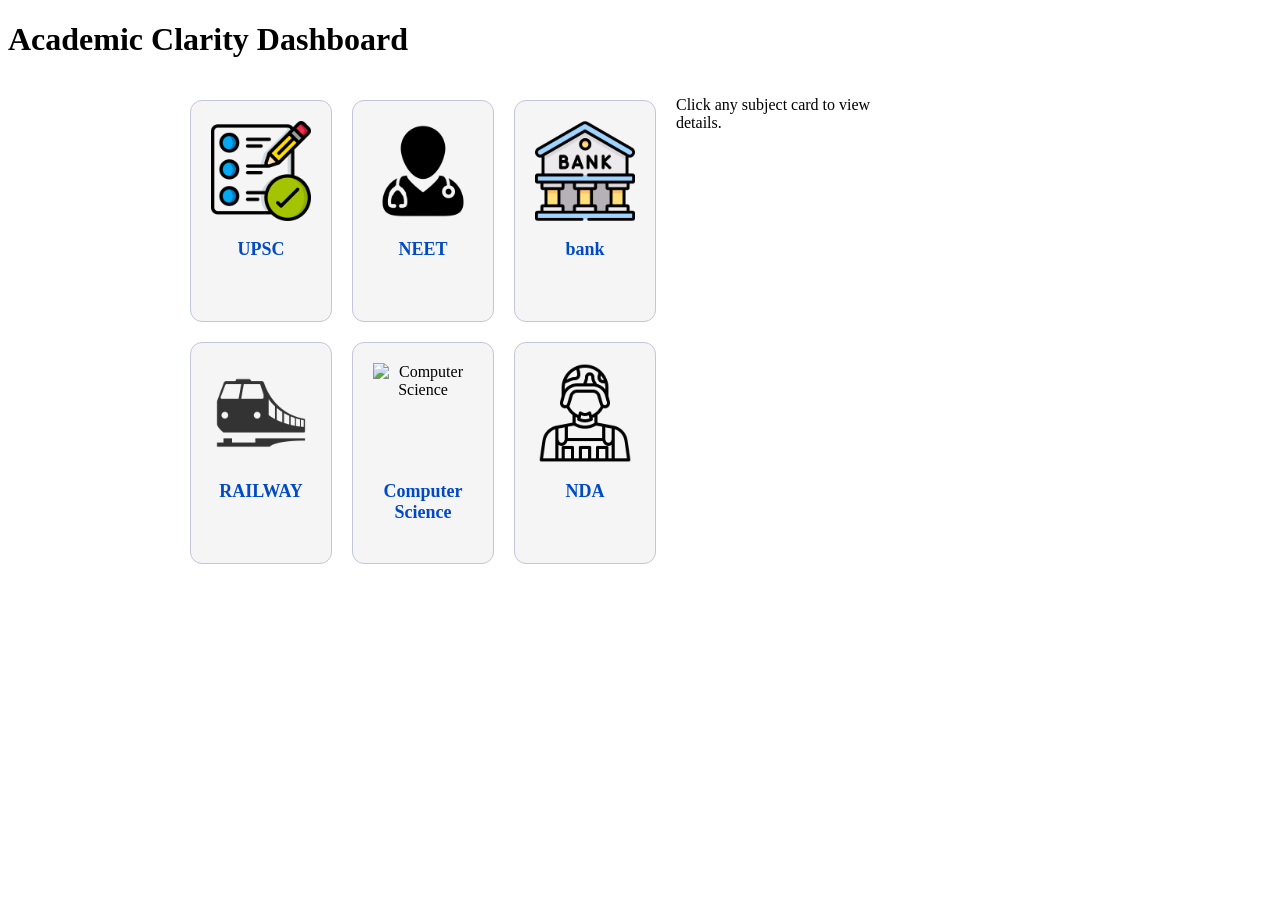
==== pages/categories.html @ 4e27bfac "Merge branch 'main' of https://github.com/Surbhi-Patle-11/html-css-js-github-group-project-quizz-gen" ====
<!DOCTYPE html>
<html lang="en">

<head>
    <meta charset="UTF-8">
    <meta name="viewport" content="width=device-width, initial-scale=1.0">
    <title>Academic Clarity Dashboard</title>
    <link rel="stylesheet" href="./../css/demo.css">
</head>

<body>

    <h1>Academic Clarity Dashboard</h1>

    <div class="subjects">

        <div class="subjects">

            <div class="card" onclick="showSubject('UPSC')">
                <img src="./../images/UPSC.png" alt="UPSC">
                <h3>UPSC</h3>
            </div>

            <div class="card" onclick="showSubject('NEET')">
                <img src="./../images/doctor.png" alt="NEET">
                <h3>NEET</h3>
            </div>

            <div class="card" onclick="showSubject('bank')">
                <img src="./../images/bank.png" alt="bank">
                <h3>bank</h3>
            </div>

            <div class="card" onclick="showSubject('RAILWAY')">
                <img src="./../images/railway.png" alt="RAILWAY">
                <h3>RAILWAY</h3>
            </div>

            <div class="card" onclick="showSubject('Computer Science')">
                <img src="./../images/COMPUTER.png" alt="Computer Science">
                <h3>Computer Science</h3>
            </div>

            <div class="card" onclick="showSubject('NDA')">
                <img src="./../images/NDA.png" alt="NDA">
                <h3>NDA</h3>
            </div>

        </div>
        <p id="subjectInfo">Click any subject card to view details.</p>

        <script>
            function showSubject(subject) {

                const info = document.getElementById("subjectInfo");

                if (subject === "UPSC") {
                    info.innerText =
                        "UPSC: Civil Services Exam preparation for IAS, IPS and IFS.";
                }

                else if (subject === "NEET") {
                    info.innerText =
                        "NEET: Medical entrance exam for MBBS, BDS and other courses.";
                }

                else if (subject === "JEE") {
                    info.innerText =
                        "JEE: Engineering entrance exam for IITs, NITs and IIITs.";
                }

                else if (subject === "RAILWAY") {
                    info.innerText =
                        "Railway: Preparation for RRB NTPC, Group D and Technical exams.";
                }

                else if (subject === "Computer Science") {
                    info.innerText =
                        "Computer Science: HTML, CSS, JavaScript, Programming and DSA.";
                }

                else if (subject === "NDA") {
                    info.innerText =
                        "NDA: National Defence Academy entrance exam preparation.";
                }
            }
        </script>

</body>

</html>
---- css/demo.css ----
.subjects{
    display: grid;
    grid-template-columns: repeat(3, 1fr);
    gap: 20px;
    max-width: 900px;
    margin: 20px auto;
}

.card{
    background-color: whitesmoke;
    padding: 20px;
    border-radius: 12px;
    border: 1px solid #c3c6d7;
    cursor: pointer;
    transition: 0.3s;
    text-align: center;
    height: 180px;
}

.card:hover{
    transform: translateY(-5px);
}

.card img{
    width: 100px;      
    height: 100px;   
    object-fit: contain;
    display: block;
    margin: 0 auto 15px auto;
}

.card h3{
    font-size: 18px;
    color: #004ac6;
}
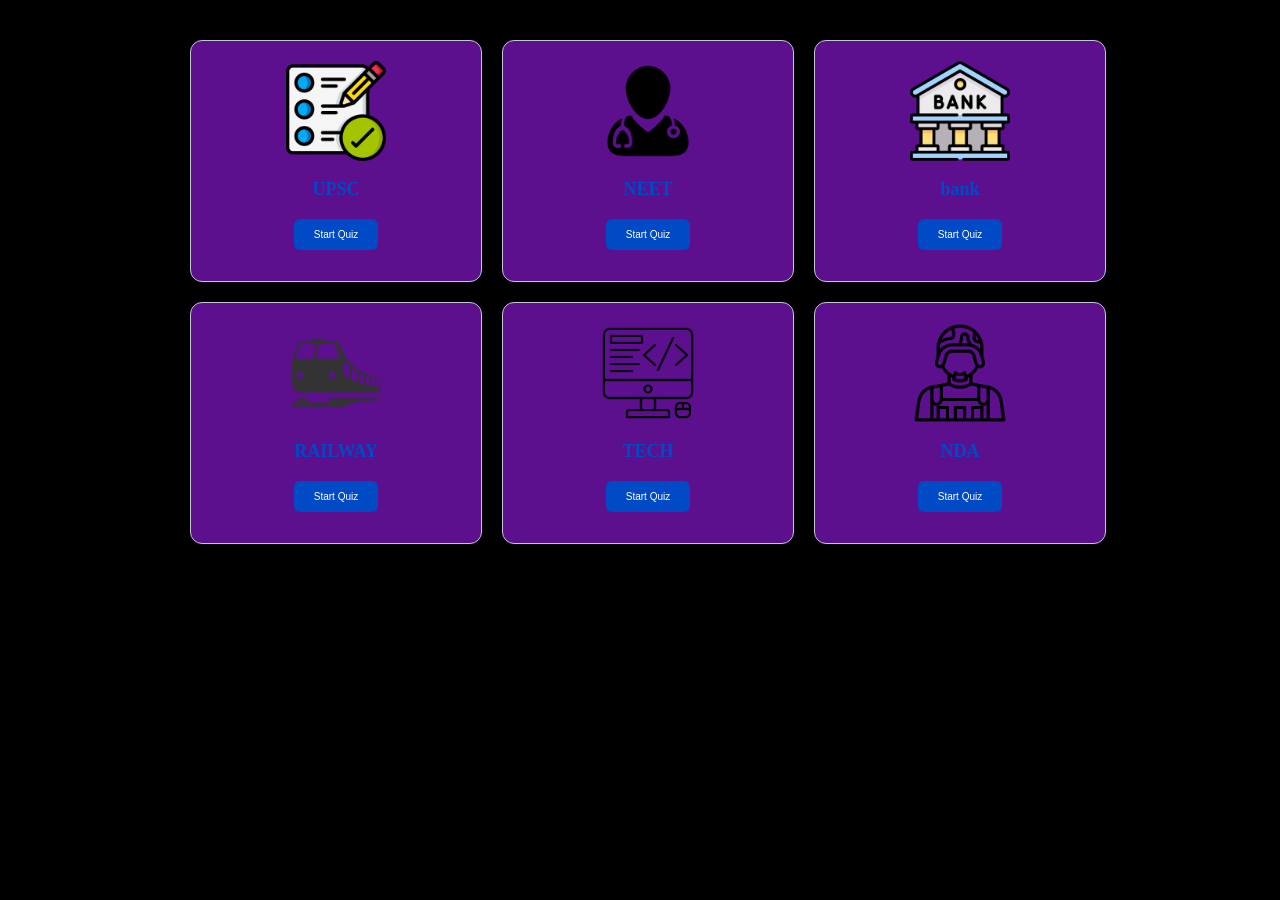
==== commit cbb42fbb: "Merge pull request #5 from HarshPohane/main add images-icon" ====
--- a/pages/categories.html
+++ b/pages/categories.html
@@ -1,16 +1,14 @@
 <!DOCTYPE html>
-<html lang="en">
+<html>
 
 <head>
     <meta charset="UTF-8">
     <meta name="viewport" content="width=device-width, initial-scale=1.0">
-    <title>Academic Clarity Dashboard</title>
-    <link rel="stylesheet" href="./../css/demo.css">
+    <title>Quizz Master</title>
+    <link rel="stylesheet" href="./../css/categories.css">
 </head>
 
 <body>
-
-    <h1>Academic Clarity Dashboard</h1>
 
     <div class="subjects">
 
@@ -19,31 +17,40 @@
             <div class="card" onclick="showSubject('UPSC')">
                 <img src="./../images/UPSC.png" alt="UPSC">
                 <h3>UPSC</h3>
+                <button class="start-btn">Start Quiz</button>
+
             </div>
 
             <div class="card" onclick="showSubject('NEET')">
                 <img src="./../images/doctor.png" alt="NEET">
                 <h3>NEET</h3>
+                <button class="start-btn">Start Quiz</button>
+                
             </div>
 
-            <div class="card" onclick="showSubject('bank')">
-                <img src="./../images/bank.png" alt="bank">
+            <div class="card" onclick="showSubject('BANK')">
+                <img src="./../images/bank.png" alt="BANK">
                 <h3>bank</h3>
+                <button class="start-btn">Start Quiz</button>
             </div>
 
             <div class="card" onclick="showSubject('RAILWAY')">
                 <img src="./../images/railway.png" alt="RAILWAY">
                 <h3>RAILWAY</h3>
+                <button class="start-btn">Start Quiz</button>
+
             </div>
 
             <div class="card" onclick="showSubject('Computer Science')">
-                <img src="./../images/COMPUTER.png" alt="Computer Science">
-                <h3>Computer Science</h3>
+                <img src="./../images/tech.png" alt="TECH">
+                <h3>TECH</h3>
+                <button class="start-btn">Start Quiz</button>
             </div>
 
             <div class="card" onclick="showSubject('NDA')">
                 <img src="./../images/NDA.png" alt="NDA">
                 <h3>NDA</h3>
+                <button class="start-btn">Start Quiz</button>
             </div>
 
         </div>
--- a/css/categories.css
+++ b/css/categories.css
@@ -0,0 +1,55 @@
+.subjects{
+    display: grid;
+    grid-template-columns: repeat(3, 1fr);
+    gap: 20px;
+    max-width: 900px;
+    margin: 20px auto;
+}
+body{
+    background-color: black;
+
+}
+
+.card{
+    background-color: rgb(92, 16, 142);
+    padding: 20px;
+    border-radius: 12px;
+    border: 1px solid #c3c6d7;
+    cursor: pointer;
+    transition: 0.3s;
+    text-align: center;
+    height: 200px;
+    width: 250px;
+}
+
+.card:hover{
+    transform: translateY(-5px);
+}
+
+.card img{
+    width: 100px;      
+    height: 100px;   
+    object-fit: contain;
+    display: block;
+    margin: 0 auto 15px auto;
+}
+
+.card h3{
+    font-size: 18px;
+    color: #004ac6;
+}
+.start-btn{
+    margin-top: 1px;
+    padding: 10px 20px;
+    background-color: #004ac6;
+    color: white;
+    border: none;
+    border-radius: 6px;
+    cursor: pointer;
+    font-size: 10px;
+    transition: 0.3s;
+}
+
+.start-btn:hover{
+    background-color: #003399;
+}
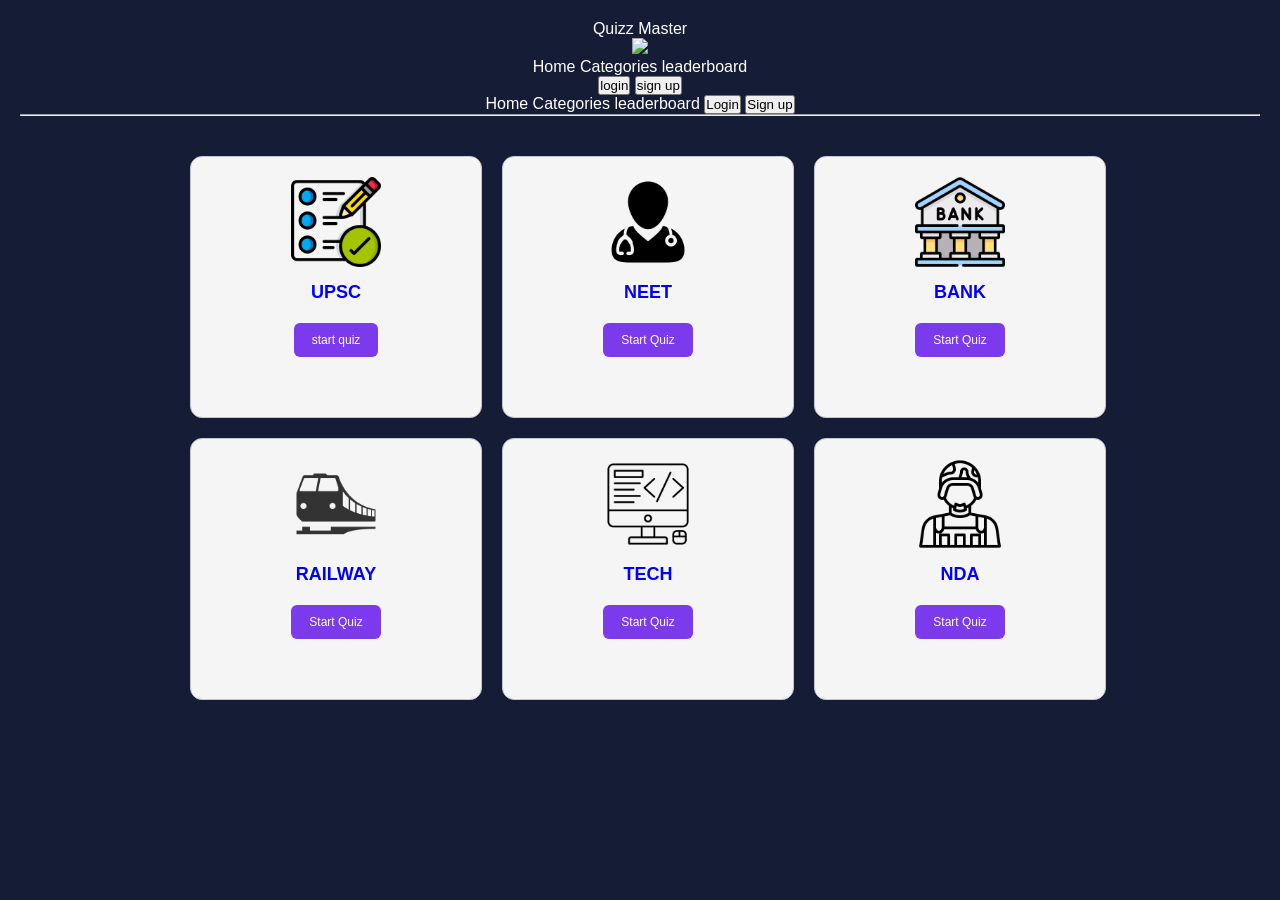
==== commit 251c41dd: "Resolve conflict by deleting css/navbar.css" ====
--- a/pages/categories.html
+++ b/pages/categories.html
@@ -6,9 +6,34 @@
     <meta name="viewport" content="width=device-width, initial-scale=1.0">
     <title>Quizz Master</title>
     <link rel="stylesheet" href="./../css/categories.css">
+    <link rel="stylesheet" href="./../css/navbar.css">
 </head>
 
 <body>
+    <header>
+        <div class="main-box-navbar">
+           
+               <div class="logo-contaner"> <span>Quizz Master</span></div>
+
+               <div class="menu-btn" id="menu-btn"><img src="./images/humbergear-menu.svg" height="30px"></div>
+           
+           <div class="nav-links" id="links"><a>Home</a>
+            <a>Categories</a>
+            <a>leaderboard</a> </div>
+           <div class="login-button-contaner" > <button type="button" class="login-btn" id="logn-btn"><a>login</a></button>
+            <button type="button" class="singup-btn"><a>sign up</a></button></div></div>
+
+            <!--mobile menu-->
+            <div class="mobile-menu" id="mbl-menu">
+                <a>Home</a>
+            <a>Categories</a>
+            <a>leaderboard</a>
+
+            <button id="logn-btn">Login</button>
+            <button>Sign up</button>
+            </div>
+       
+    </header><hr>
 
     <div class="subjects">
 
@@ -17,7 +42,8 @@
             <div class="card" onclick="showSubject('UPSC')">
                 <img src="./../images/UPSC.png" alt="UPSC">
                 <h3>UPSC</h3>
-                <button class="start-btn">Start Quiz</button>
+                <a href="./../pages/upsc-quizz.html"><button tpye="button" class="start-btn">start quiz</button></a>
+            
 
             </div>
 
@@ -25,12 +51,12 @@
                 <img src="./../images/doctor.png" alt="NEET">
                 <h3>NEET</h3>
                 <button class="start-btn">Start Quiz</button>
-                
+
             </div>
 
             <div class="card" onclick="showSubject('BANK')">
                 <img src="./../images/bank.png" alt="BANK">
-                <h3>bank</h3>
+                <h3>BANK</h3>
                 <button class="start-btn">Start Quiz</button>
             </div>
 
@@ -54,45 +80,7 @@
             </div>
 
         </div>
-        <p id="subjectInfo">Click any subject card to view details.</p>
-
-        <script>
-            function showSubject(subject) {
-
-                const info = document.getElementById("subjectInfo");
-
-                if (subject === "UPSC") {
-                    info.innerText =
-                        "UPSC: Civil Services Exam preparation for IAS, IPS and IFS.";
-                }
-
-                else if (subject === "NEET") {
-                    info.innerText =
-                        "NEET: Medical entrance exam for MBBS, BDS and other courses.";
-                }
-
-                else if (subject === "JEE") {
-                    info.innerText =
-                        "JEE: Engineering entrance exam for IITs, NITs and IIITs.";
-                }
-
-                else if (subject === "RAILWAY") {
-                    info.innerText =
-                        "Railway: Preparation for RRB NTPC, Group D and Technical exams.";
-                }
-
-                else if (subject === "Computer Science") {
-                    info.innerText =
-                        "Computer Science: HTML, CSS, JavaScript, Programming and DSA.";
-                }
-
-                else if (subject === "NDA") {
-                    info.innerText =
-                        "NDA: National Defence Academy entrance exam preparation.";
-                }
-            }
-        </script>
-
+        
 </body>
 
 </html>
--- a/css/categories.css
+++ b/css/categories.css
@@ -1,55 +1,140 @@
+/* SUBJECT GRID */
 .subjects{
-    display: grid;
-    grid-template-columns: repeat(3, 1fr);
-    gap: 20px;
-    max-width: 900px;
-    margin: 20px auto;
-}
-body{
-    background-color: black;
-
+    display:grid;
+    grid-template-columns:repeat(3, 1fr);
+    gap:20px;
+    max-width:900px;
+    margin:20px auto;
 }
 
-.card{
-    background-color: rgb(92, 16, 142);
-    padding: 20px;
-    border-radius: 12px;
-    border: 1px solid #c3c6d7;
-    cursor: pointer;
-    transition: 0.3s;
-    text-align: center;
-    height: 200px;
-    width: 250px;
+/* BODY */
+body{
+    background-color:#151c35;
+    font-family:Arial, sans-serif;
+    color:white;
+    text-align:center;
+    padding:20px;
 }
 
-.card:hover{
-    transform: translateY(-5px);
+/* CARD */
+.card{
+    background-color:whitesmoke;
+    padding:20px;
+    border-radius:12px;
+    border:1px solid #c3c6d7;
+    cursor:pointer;
+    transition:0.3s;
+    text-align:center;
+    height:220px;
+    width:250px;
+    margin:auto;
 }
 
-.card img{
-    width: 100px;      
-    height: 100px;   
-    object-fit: contain;
-    display: block;
-    margin: 0 auto 15px auto;
+/* HOVER EFFECT */
+.card:hover{
+    transform:translateY(-6px);
+    box-shadow:0 8px 20px rgba(0,0,0,0.3);
 }
 
+/* IMAGE */
+.card img{
+    width:90px;
+    height:90px;
+    object-fit:contain;
+    display:block;
+    margin:0 auto 15px auto;
+}
+
+/* TITLE */
 .card h3{
-    font-size: 18px;
-    color: #004ac6;
+    font-size:18px;
+    color:blue;
+    margin-bottom:10px;
 }
+
+/* START BUTTON */
 .start-btn{
-    margin-top: 1px;
-    padding: 10px 20px;
-    background-color: #004ac6;
-    color: white;
-    border: none;
-    border-radius: 6px;
-    cursor: pointer;
-    font-size: 10px;
-    transition: 0.3s;
+    margin-top:10px;
+    padding:10px 18px;
+    background-color:#7c3aed;
+    color:white;
+    border:none;
+    border-radius:6px;
+    cursor:pointer;
+    font-size:12px;
+    transition:0.3s;
 }
 
 .start-btn:hover{
-    background-color: #003399;
+    background-color:blue;
+}
+
+/* QUIZ CONTAINER */
+#quiz-container{
+    display:none;
+    max-width:700px;
+    margin:30px auto;
+    background:white;
+    color:black;
+    padding:20px;
+    border-radius:12px;
+    box-shadow:0 5px 15px rgba(0,0,0,0.3);
+}
+
+/* QUESTION */
+#question{
+    font-size:18px;
+    margin:15px 0;
+}
+
+/* OPTIONS */
+.option{
+    display:block;
+    text-align:left;
+    background:#f3f4f6;
+    padding:10px;
+    margin:10px 0;
+    border-radius:8px;
+    cursor:pointer;
+    transition:0.3s;
+}
+
+.option:hover{
+    background:#e5e7eb;
+}
+
+/* NEXT BUTTON */
+#nextBtn{
+    margin-top:15px;
+    padding:10px 20px;
+    background:#16a34a;
+    color:white;
+    border:none;
+    border-radius:6px;
+    cursor:pointer;
+}
+
+#nextBtn:hover{
+    background:#15803d;
+}
+
+/* RESPONSIVE */
+@media(max-width:768px){
+    .subjects{
+        grid-template-columns:repeat(2,1fr);
+    }
+}
+
+@media(max-width:500px){
+    .subjects{
+        grid-template-columns:1fr;
+    }
+
+    .card{
+        width:100%;
+    }
+}
+*{
+    margin: 0;
+    padding: 0;
 }
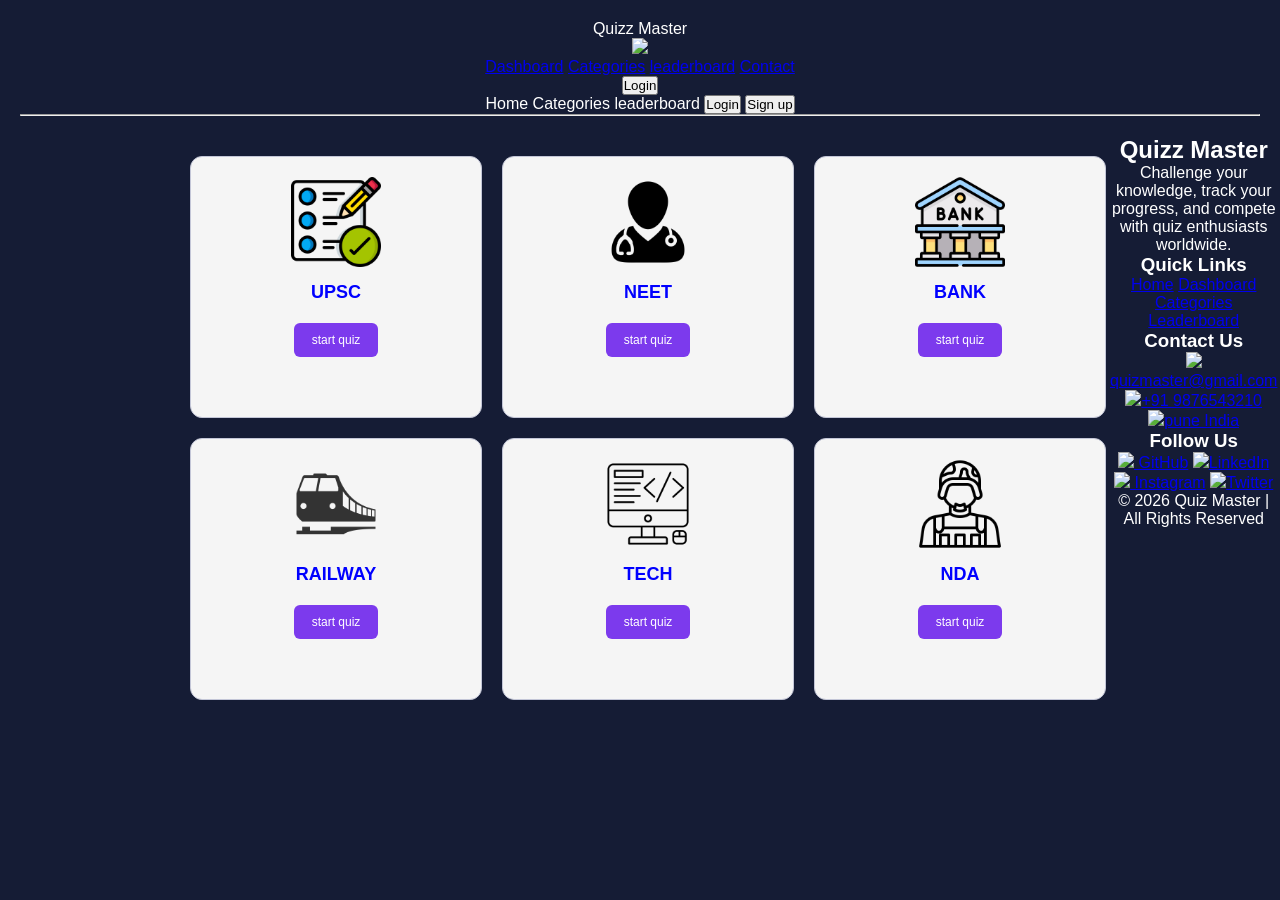
==== commit b943c186: "adding the footer." ====
--- a/pages/categories.html
+++ b/pages/categories.html
@@ -6,41 +6,48 @@
     <meta name="viewport" content="width=device-width, initial-scale=1.0">
     <title>Quizz Master</title>
     <link rel="stylesheet" href="./../css/categories.css">
-    <link rel="stylesheet" href="./../css/navbar.css">
+    <link rel="stylesheet" href="./../css/NavBar.css">
+    <link rel="stylesheet" href="./../css/footer.css">
 </head>
 
 <body>
-    <header>
+   <header>
         <div class="main-box-navbar">
-           
-               <div class="logo-contaner"> <span>Quizz Master</span></div>
 
-               <div class="menu-btn" id="menu-btn"><img src="./images/humbergear-menu.svg" height="30px"></div>
-           
-           <div class="nav-links" id="links"><a>Home</a>
-            <a>Categories</a>
-            <a>leaderboard</a> </div>
-           <div class="login-button-contaner" > <button type="button" class="login-btn" id="logn-btn"><a>login</a></button>
-            <button type="button" class="singup-btn"><a>sign up</a></button></div></div>
+            <div class="logo-contaner"> <span>Quizz Master</span></div>
 
-            <!--mobile menu-->
-            <div class="mobile-menu" id="mbl-menu">
-                <a>Home</a>
+            <div class="menu-btn" id="menu-btn"><img src="./images/humbergear-menu.svg" height="30px"></div>
+
+            <div class="nav-links" id="links"><a href="./pages/dashboard.html"  id="dashboard-link">Dashboard</a>
+                <a href="./pages/categories.html"  id="Categories-link">Categories</a>
+                <a href="./pages/leaderboard.html"  id="leaderboard-link">leaderboard</a>
+                <a href="#" target="_blank">Contact</a>
+            </div>
+            <div class="login-button-contaner"> 
+                <button type="button" class="login-btn" id="logn-btn"><a>Login</a></button>
+            </div>
+        </div>
+
+        <!--mobile menu-->
+        <div class="mobile-menu" id="mbl-menu">
+            <a>Home</a>
             <a>Categories</a>
             <a>leaderboard</a>
 
             <button id="logn-btn">Login</button>
             <button>Sign up</button>
-            </div>
-       
-    </header><hr>
+        </div>
+
+    </header>
+    <hr>
+
 
     <div class="subjects">
 
-        <div class="subjects">
+        <div class="subjects"> 
 
             <div class="card" onclick="showSubject('UPSC')">
-                <img src="./../images/UPSC.png" alt="UPSC">
+               <img src="./../images/UPSC.png" alt="UPSC">
                 <h3>UPSC</h3>
                 <a href="./../pages/upsc-quizz.html"><button tpye="button" class="start-btn">start quiz</button></a>
             
@@ -50,36 +57,90 @@
             <div class="card" onclick="showSubject('NEET')">
                 <img src="./../images/doctor.png" alt="NEET">
                 <h3>NEET</h3>
-                <button class="start-btn">Start Quiz</button>
+                <a href="./../pages/Neet-quizz.html"><button tpye="button" class="start-btn">start quiz</button></a>
 
             </div>
 
             <div class="card" onclick="showSubject('BANK')">
                 <img src="./../images/bank.png" alt="BANK">
                 <h3>BANK</h3>
-                <button class="start-btn">Start Quiz</button>
+                <a href="./../pages/Bank-quizz.html"><button tpye="button" class="start-btn">start quiz</button></a>
+
             </div>
 
             <div class="card" onclick="showSubject('RAILWAY')">
                 <img src="./../images/railway.png" alt="RAILWAY">
                 <h3>RAILWAY</h3>
-                <button class="start-btn">Start Quiz</button>
+                <a href="./../pages/railway-quizz.html"><button tpye="button" class="start-btn">start quiz</button></a>
 
             </div>
 
             <div class="card" onclick="showSubject('Computer Science')">
                 <img src="./../images/tech.png" alt="TECH">
                 <h3>TECH</h3>
-                <button class="start-btn">Start Quiz</button>
+                <a href="./../pages/tech-quizz.html"><button tpye="button" class="start-btn">start quiz</button></a>
             </div>
 
             <div class="card" onclick="showSubject('NDA')">
                 <img src="./../images/NDA.png" alt="NDA">
                 <h3>NDA</h3>
-                <button class="start-btn">Start Quiz</button>
+                <a href="./../pages/nda-quizz.html"><button tpye="button" class="start-btn">start quiz</button></a>
             </div>
 
         </div>
+
+         <footer class="footer">
+
+    <div class="footer-container">
+
+        <!-- Logo Section -->
+        <div class="footer-box">
+            <h2 class="footer-logo">Quizz Master</h2>
+            <p>
+                Challenge your knowledge, track your progress,
+                and compete with quiz enthusiasts worldwide.
+            </p>
+        </div>
+
+        <!-- Quick Links -->
+        <div class="footer-box">
+            <h3>Quick Links</h3>
+
+            <a href="./index.html" class="quick-link">Home</a>
+            <a href="./pages/dashboard.html" class="quick-link">Dashboard</a>
+            <a href="./pages/categories.html" class="quick-link">Categories</a>
+            <a href="./pages/leaderboard.html"class="quick-link">Leaderboard</a>
+        </div>
+
+        <!-- Contact -->
+        <div class="footer-box" >
+            <h3>Contact Us</h3>
+
+             <p> <a href="mailto:quizmaster@gmail.com"><img src="./images/mail-icon.png" height="28px">quizmaster@gmail.com</a></p>
+            <p> <a href="caalto:+91 9876543210"><img src="./images/call-icon.png" height="28px">+91 9876543210</a></p>
+            <p>  <a href="https://maps.app.goo.gl/2eyyGiFhzCetyrBe6" alt="map" target="_blank"><img src="./images/location-icon.png" height="28px">pune India</a></p>
+
+           
+        </div>
+
+        <!-- Social -->
+        <div class="footer-box">
+            <h3>Follow Us</h3>
+
+            <a href="https://github.com/" target=""><img src="./images/git-hub-icon.png" height="28px"> GitHub</a>
+            <a href="https://in.linkedin.com/"> <img src="./images/linkedin-icon.png" height="28px">LinkedIn</a>
+            <a href="https://www.instagram.com/"><img src="./images/insta-icon.png" height="28px"> Instagram</a>
+            <a href="https://x.com/"> <img src="./images/twitter-icon.png" height="28px">Twitter</a>
+        </div>
+    </div>
+
+    <div class="footer-bottom">
+        <p>
+            © 2026 Quiz Master | All Rights Reserved
+        </p>
+    </div>
+
+</footer>
         
 </body>
 
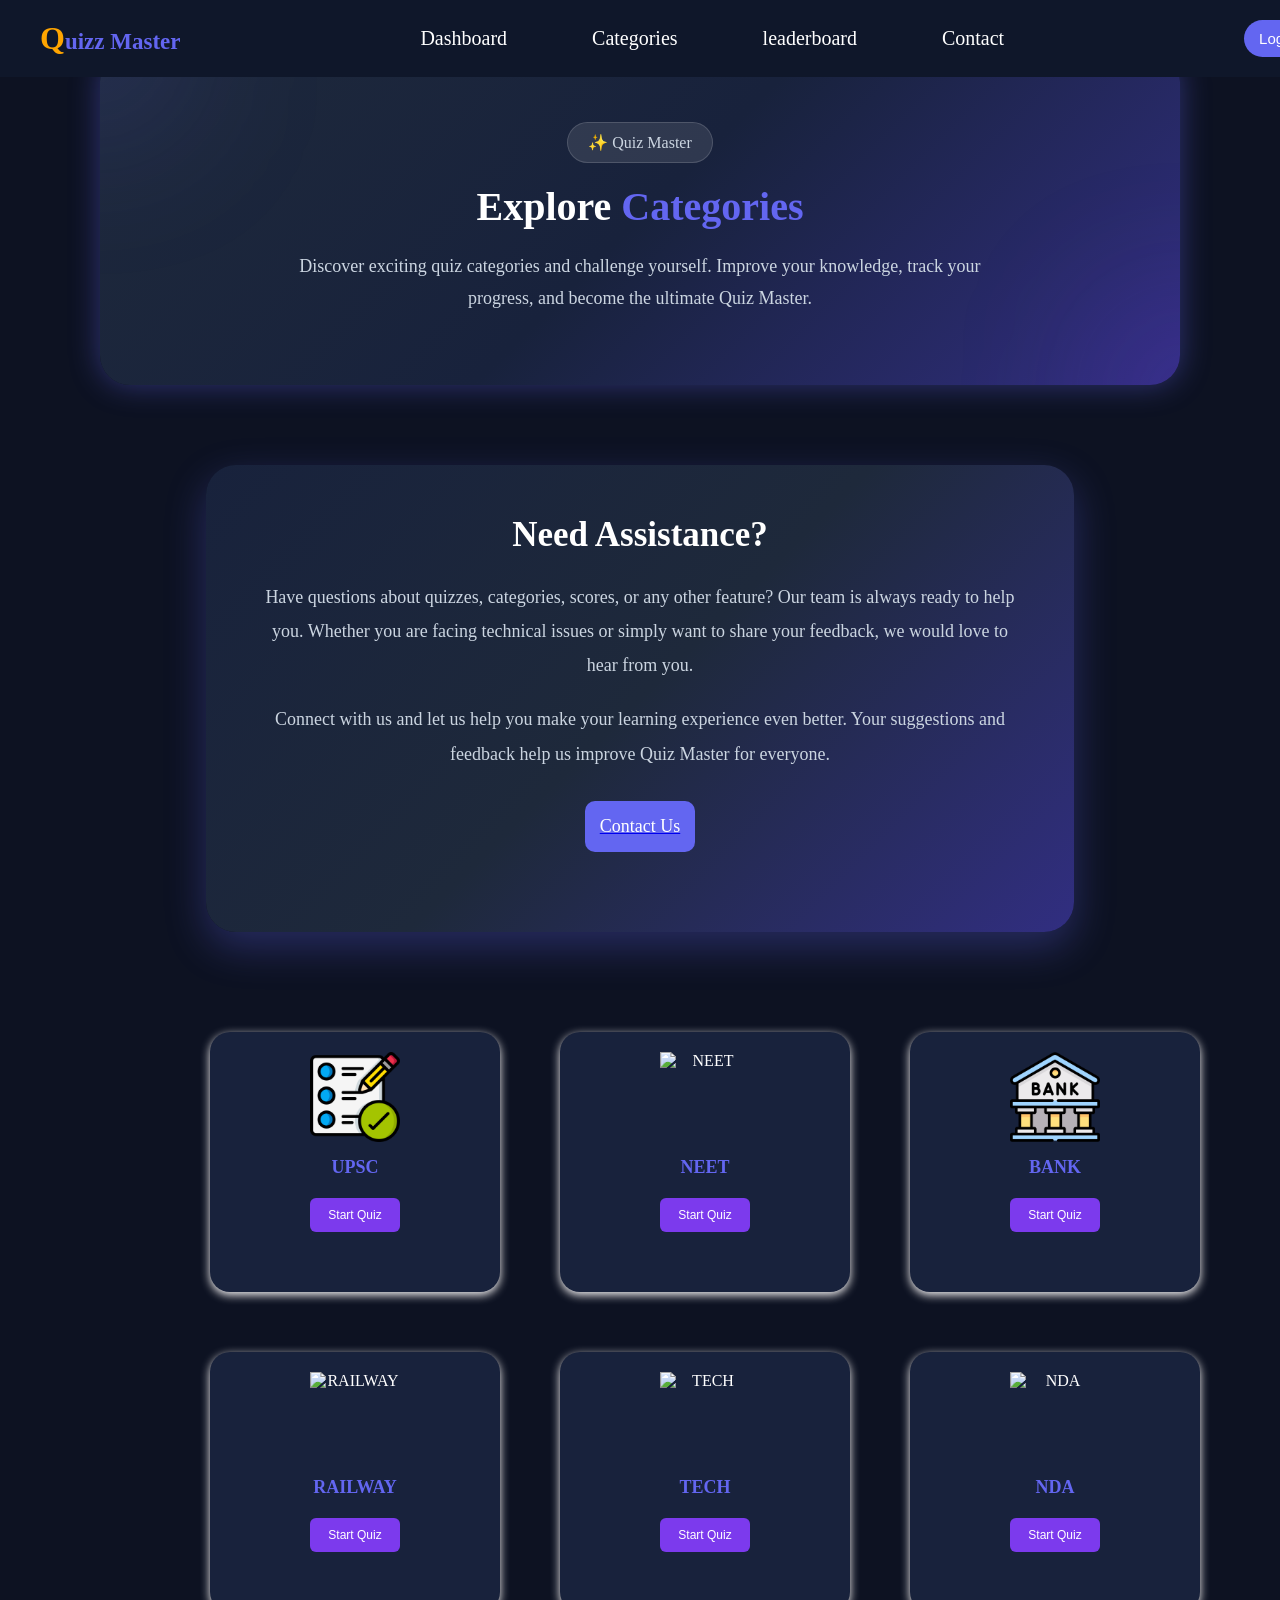
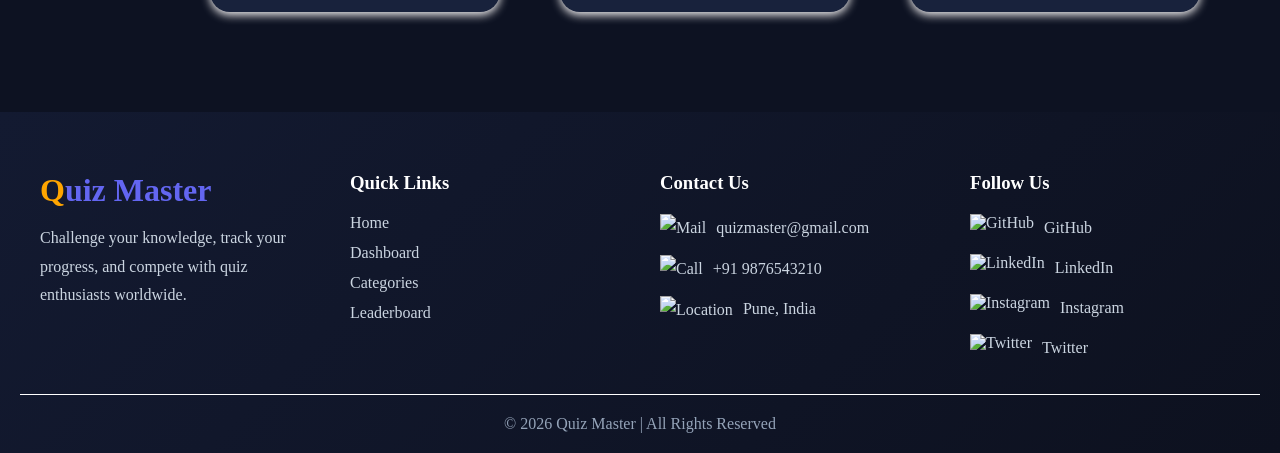
==== commit 276ed4c0: "add css" ====
--- a/pages/categories.html
+++ b/pages/categories.html
@@ -1,147 +1,232 @@
 <!DOCTYPE html>
-<html>
+<html lang="en">
 
 <head>
     <meta charset="UTF-8">
     <meta name="viewport" content="width=device-width, initial-scale=1.0">
-    <title>Quizz Master</title>
+    <title>Quiz Master</title>
+
     <link rel="stylesheet" href="./../css/categories.css">
-    <link rel="stylesheet" href="./../css/NavBar.css">
+    <link rel="stylesheet" href="./../css/navbaar.css">
     <link rel="stylesheet" href="./../css/footer.css">
 </head>
 
 <body>
-   <header>
+    <header>
         <div class="main-box-navbar">
 
             <div class="logo-contaner"> <span>Quizz Master</span></div>
 
-            <div class="menu-btn" id="menu-btn"><img src="./images/humbergear-menu.svg" height="30px"></div>
-
-            <div class="nav-links" id="links"><a href="./pages/dashboard.html"  id="dashboard-link">Dashboard</a>
-                <a href="./pages/categories.html"  id="Categories-link">Categories</a>
-                <a href="./pages/leaderboard.html"  id="leaderboard-link">leaderboard</a>
-                <a href="#" target="_blank">Contact</a>
-            </div>
-            <div class="login-button-contaner"> 
-                <button type="button" class="login-btn" id="logn-btn"><a>Login</a></button>
-            </div>
-        </div>
-
-        <!--mobile menu-->
-        <div class="mobile-menu" id="mbl-menu">
-            <a>Home</a>
-            <a>Categories</a>
-            <a>leaderboard</a>
-
-            <button id="logn-btn">Login</button>
-            <button>Sign up</button>
-        </div>
+            <input type="checkbox" id="menu-toggle" class="menu-toggle">
+
+            <label for="menu-toggle" class="humburger">
+                <img src="../images/humbergear-menu.svg" alt="menu">
+            </label>
+
+            <div class="nav-links" id="links"><a href="../pages/dashboard.html" id="dashboard-link">Dashboard</a>
+                <a href="../pages/categories.html" id="Categories-link">Categories</a>
+                <a href="../pages/leaderboard.html" id="leaderboard-link">leaderboard</a>
+                <a href="../pages/contact-us.html">Contact</a>
+            </div>
+            <button type="button" class="login-btn" id="logout-btn">
+                Logout
+            </button>
+        </div>
+
+        <!-- logout script -->
+
+        <script>
+            const logoutBtn = document.getElementById('logout-btn');
+            logoutBtn.addEventListener('click', () => {
+                alert("Are you sure to logout your account?");
+                localStorage.removeItem('isLoggedIn');
+                window.location.href = '../index.html'; // adjust path if needed
+            });
+
+        </script>
 
     </header>
     <hr>
 
 
-    <div class="subjects">
-
-        <div class="subjects"> 
-
-            <div class="card" onclick="showSubject('UPSC')">
-               <img src="./../images/UPSC.png" alt="UPSC">
-                <h3>UPSC</h3>
-                <a href="./../pages/upsc-quizz.html"><button tpye="button" class="start-btn">start quiz</button></a>
-            
-
-            </div>
-
-            <div class="card" onclick="showSubject('NEET')">
-                <img src="./../images/doctor.png" alt="NEET">
-                <h3>NEET</h3>
-                <a href="./../pages/Neet-quizz.html"><button tpye="button" class="start-btn">start quiz</button></a>
-
-            </div>
-
-            <div class="card" onclick="showSubject('BANK')">
-                <img src="./../images/bank.png" alt="BANK">
-                <h3>BANK</h3>
-                <a href="./../pages/Bank-quizz.html"><button tpye="button" class="start-btn">start quiz</button></a>
-
-            </div>
-
-            <div class="card" onclick="showSubject('RAILWAY')">
-                <img src="./../images/railway.png" alt="RAILWAY">
-                <h3>RAILWAY</h3>
-                <a href="./../pages/railway-quizz.html"><button tpye="button" class="start-btn">start quiz</button></a>
-
-            </div>
-
-            <div class="card" onclick="showSubject('Computer Science')">
-                <img src="./../images/tech.png" alt="TECH">
-                <h3>TECH</h3>
-                <a href="./../pages/tech-quizz.html"><button tpye="button" class="start-btn">start quiz</button></a>
-            </div>
-
-            <div class="card" onclick="showSubject('NDA')">
-                <img src="./../images/NDA.png" alt="NDA">
-                <h3>NDA</h3>
-                <a href="./../pages/nda-quizz.html"><button tpye="button" class="start-btn">start quiz</button></a>
-            </div>
-
-        </div>
-
-         <footer class="footer">
-
-    <div class="footer-container">
-
-        <!-- Logo Section -->
-        <div class="footer-box">
-            <h2 class="footer-logo">Quizz Master</h2>
-            <p>
-                Challenge your knowledge, track your progress,
-                and compete with quiz enthusiasts worldwide.
-            </p>
-        </div>
-
-        <!-- Quick Links -->
-        <div class="footer-box">
-            <h3>Quick Links</h3>
-
-            <a href="./index.html" class="quick-link">Home</a>
-            <a href="./pages/dashboard.html" class="quick-link">Dashboard</a>
-            <a href="./pages/categories.html" class="quick-link">Categories</a>
-            <a href="./pages/leaderboard.html"class="quick-link">Leaderboard</a>
-        </div>
-
-        <!-- Contact -->
-        <div class="footer-box" >
-            <h3>Contact Us</h3>
-
-             <p> <a href="mailto:quizmaster@gmail.com"><img src="./images/mail-icon.png" height="28px">quizmaster@gmail.com</a></p>
-            <p> <a href="caalto:+91 9876543210"><img src="./images/call-icon.png" height="28px">+91 9876543210</a></p>
-            <p>  <a href="https://maps.app.goo.gl/2eyyGiFhzCetyrBe6" alt="map" target="_blank"><img src="./images/location-icon.png" height="28px">pune India</a></p>
-
-           
-        </div>
-
-        <!-- Social -->
-        <div class="footer-box">
-            <h3>Follow Us</h3>
-
-            <a href="https://github.com/" target=""><img src="./images/git-hub-icon.png" height="28px"> GitHub</a>
-            <a href="https://in.linkedin.com/"> <img src="./images/linkedin-icon.png" height="28px">LinkedIn</a>
-            <a href="https://www.instagram.com/"><img src="./images/insta-icon.png" height="28px"> Instagram</a>
-            <a href="https://x.com/"> <img src="./images/twitter-icon.png" height="28px">Twitter</a>
-        </div>
-    </div>
-
-    <div class="footer-bottom">
+    <!-- part above cards -->
+    <section class="explore-section">
+
+    <div class="explore-content">
+
+        <span class="badge">✨ Quiz Master</span>
+
+        <h1>
+            Explore <span>Categories</span>
+        </h1>
+
         <p>
-            © 2026 Quiz Master | All Rights Reserved
+            Discover exciting quiz categories and challenge yourself.
+            Improve your knowledge, track your progress, and become
+            the ultimate Quiz Master.
         </p>
     </div>
 
-</footer>
-        
+</section>
+
+<!-- part below cards -->
+<section class="contact-section">
+
+    <div class="contact-content">
+
+        <h2>Need Assistance?</h2>
+
+        <p>
+            Have questions about quizzes, categories, scores, or any other feature?
+            Our team is always ready to help you. Whether you are facing technical
+            issues or simply want to share your feedback, we would love to hear from you.
+        </p>
+
+        <p>
+            Connect with us and let us help you make your learning experience even
+            better. Your suggestions and feedback help us improve Quiz Master for everyone.
+        </p>
+
+        <a href="./contact-us.html">
+            <button class="contact-btn">Contact Us</button>
+        </a>
+
+    </div>
+
+</section>
+
+    <!-- Categories -->
+    <section class="subjects">
+
+        <div class="card">
+            <img src="./../images/UPSC.png" alt="UPSC">
+            <h3>UPSC</h3>
+            <a href="./../pages/upsc-quizz.html">
+                <button type="button" class="start-btn">Start Quiz</button>
+            </a>
+        </div>
+
+        <div class="card">
+            <img src="./../images/doctor (1).png" alt="NEET">
+            <h3>NEET</h3>
+            <a href="./../pages/Neet-quizz.html">
+                <button type="button" class="start-btn">Start Quiz</button>
+            </a>
+        </div>
+
+        <div class="card">
+            <img src="./../images/bank.png" alt="BANK">
+            <h3>BANK</h3>
+            <a href="./../pages/Bank-quizz.html">
+                <button type="button" class="start-btn">Start Quiz</button>
+            </a>
+        </div>
+
+        <div class="card">
+            <img src="./../images/railway-2.png" alt="RAILWAY">
+            <h3>RAILWAY</h3>
+            <a href="./../pages/railway-quizz.html">
+                <button type="button" class="start-btn">Start Quiz</button>
+            </a>
+        </div>
+
+        <div class="card">
+            <img src="./../images/tech-2.png" alt="TECH">
+            <h3>TECH</h3>
+            <a href="./../pages/tech-quizz.html">
+                <button type="button" class="start-btn">Start Quiz</button>
+            </a>
+        </div>
+
+        <div class="card">
+            <img src="./../images/nda-2.png" alt="NDA">
+            <h3>NDA</h3>
+            <a href="./../pages/nda-quizz.html">
+                <button type="button" class="start-btn">Start Quiz</button>
+            </a>
+        </div>
+
+    </section>
+
+    <!-- Footer -->
+    <footer class="footer">
+
+        <div class="footer-container">
+
+            <div class="footer-box">
+                <h2 class="footer-logo">Quiz Master</h2>
+                <p>
+                    Challenge your knowledge, track your progress,
+                    and compete with quiz enthusiasts worldwide.
+                </p>
+            </div>
+
+            <div class="footer-box">
+                <h3>Quick Links</h3>
+
+                <a href="../index.html">Home</a>
+                <a href="./dashboard.html">Dashboard</a>
+                <a href="./categories.html">Categories</a>
+                <a href="./leaderboard.html">Leaderboard</a>
+            </div>
+
+            <div class="footer-box">
+                <h3>Contact Us</h3>
+
+                <p>
+                    <a href="mailto:quizmaster@gmail.com">
+                        <img src="./../images/mail-icon.png" alt="Mail" height="28">
+                        quizmaster@gmail.com
+                    </a>
+                </p>
+
+                <p>
+                    <a href="tel:+919876543210">
+                        <img src="./../images/call-icon.png" alt="Call" height="28">
+                        +91 9876543210
+                    </a>
+                </p>
+
+                <p>
+                    <a href="https://maps.app.goo.gl/2eyyGiFhzCetyrBe6" target="_blank">
+                        <img src="./../images/location-icon.png" alt="Location" height="28">
+                        Pune, India
+                    </a>
+                </p>
+            </div>
+
+            <div class="footer-box">
+                <h3>Follow Us</h3>
+
+                <a href="https://github.com/" target="_blank">
+                    <img src="./../images/git-hub-icon.png" alt="GitHub" height="28">
+                    GitHub
+                </a>
+
+                <a href="https://in.linkedin.com/" target="_blank">
+                    <img src="./../images/linkedin-icon.png" alt="LinkedIn" height="28">
+                    LinkedIn
+                </a>
+
+                <a href="https://www.instagram.com/" target="_blank">
+                    <img src="./../images/insta-icon.png" alt="Instagram" height="28">
+                    Instagram
+                </a>
+
+                <a href="https://x.com/" target="_blank">
+                    <img src="./../images/twitter-icon.png" alt="Twitter" height="28">
+                    Twitter
+                </a>
+            </div>
+
+        </div>
+
+        <div class="footer-bottom">
+            <p>© 2026 Quiz Master | All Rights Reserved</p>
+        </div>
+
+    </footer>
+
 </body>
 
 </html>
--- a/css/categories.css
+++ b/css/categories.css
@@ -9,25 +9,24 @@
 
 /* BODY */
 body{
-    background-color:#151c35;
-    font-family:Arial, sans-serif;
+    background-color:#0d1222;
+    font-family:inherit;
     color:white;
-    text-align:center;
-    padding:20px;
 }
 
 /* CARD */
 .card{
-    background-color:whitesmoke;
+    background-color:#18223c;
     padding:20px;
-    border-radius:12px;
-    border:1px solid #c3c6d7;
+    border-radius:20px;
+    box-shadow:0 3px 10px rgb(247, 245, 245);
     cursor:pointer;
     transition:0.3s;
     text-align:center;
     height:220px;
     width:250px;
-    margin:auto;
+    gap: 30px;
+    margin:20px;
 }
 
 /* HOVER EFFECT */
@@ -48,7 +47,7 @@
 /* TITLE */
 .card h3{
     font-size:18px;
-    color:blue;
+    color:#6366f1;
     margin-bottom:10px;
 }
 
@@ -137,4 +136,273 @@
 *{
     margin: 0;
     padding: 0;
+}
+
+
+.quiz-box{
+    width: 500px;
+    margin: 50px auto;
+    background: white;
+    border-radius: 10px;
+    overflow: hidden;
+}
+
+.card-header{
+    background: #1e3a8a;
+    color: white;
+    padding: 15px 20px;
+    display: flex;
+    justify-content: space-between;
+    align-items: center;
+}
+
+.card-header h2{
+    margin: 0;
+}
+
+#timer{
+    font-size: 20px;
+    font-weight: bold;
+}
+/* Quiz Card Header */
+.card-header{
+    display: flex;
+    justify-content: space-between;
+    align-items: center;
+    background-color: #1e3a8a;
+    color: white;
+    padding: 15px 20px;
+    border-radius: 10px 10px 0 0;
+}
+
+/* Quiz Title */
+.card-header h2{
+    margin: 0;
+    font-size: 24px;
+}
+/* =========================
+   RESPONSIVE DESIGN
+========================= */
+
+/* Tablet */
+@media screen and (max-width: 768px){
+
+    .subjects{
+        grid-template-columns: repeat(2, 1fr);
+        max-width: 95%;
+    }
+
+    .card{
+        width: auto;
+        margin: 10px;
+    }
+
+    .quiz-box{
+        width: 90%;
+    }
+
+    .card-header h2{
+        font-size: 20px;
+    }
+}
+
+/* Mobile */
+@media screen and (max-width: 480px){
+
+    .subjects{
+        grid-template-columns: 1fr;
+        max-width: 90%;
+    }
+
+    .card{
+        width: 100%;
+        margin: 10px 0;
+        height: auto;
+    }
+
+    .card img{
+        width: 70px;
+        height: 70px;
+    }
+
+    .card h3{
+        font-size: 16px;
+    }
+
+    .start-btn{
+        width: 100%;
+        padding: 12px;
+    }
+
+    .quiz-box{
+        width: 95%;
+        margin: 20px auto;
+    }
+
+    .card-header{
+        flex-direction: column;
+        text-align: center;
+        gap: 10px;
+    }
+
+    .card-header h2{
+        font-size: 18px;
+    }
+
+    #timer{
+        font-size: 18px;
+    }
+
+    #question{
+        font-size: 16px;
+    }
+
+    #nextBtn{
+        width: 100%;
+    }
+}
+
+/* css of above card part */
+    .explore-section{
+    width:90%;
+    max-width:1000px;
+    margin:50px auto;
+    padding:70px 40px;
+    text-align:center;
+    border-radius:30px;
+    background:linear-gradient(135deg,#1e293b,#18223c,#312e81);
+    box-shadow:0 0 30px rgba(99,102,241,.4);
+    position:relative;
+    overflow:hidden;
+}
+
+.explore-section::before{
+    content:"";
+    position:absolute;
+    width:150px;
+    height:150px;
+    background:rgba(99,102,241,.25);
+    border-radius:50%;
+    top:-80px;
+    left:-80px;
+    filter:blur(80px);
+}
+
+.explore-section::after{
+    content:"";
+    position:absolute;
+    width:150px;
+    height:150px;
+    background:rgba(124,58,237,.25);
+    border-radius:50%;
+    bottom:-80px;
+    right:-80px;
+    filter:blur(80px);
+}
+
+.explore-content{
+    position:relative;
+    z-index:1;
+}
+
+.badge{
+    display:inline-block;
+    padding:10px 20px;
+    background:rgba(255,255,255,.1);
+    border:1px solid rgba(255,255,255,.15);
+    border-radius:50px;
+    color:#cbd5e1;
+    margin-bottom:20px;
+}
+
+.explore-content h1{
+    font-size:40px;
+    margin-bottom:20px;
+    color:white;
+}
+
+.explore-content h1 span{
+    color:#6366f1;
+}
+
+.explore-content p{
+    max-width:700px;
+    margin:auto;
+    color:#cbd5e1;
+    font-size:18px;
+    line-height:1.8;
+}
+
+/* css of below card part */
+
+.contact-section{
+    width: 60%;
+    max-width: 900px;
+    margin: 80px auto;
+    padding: 50px;
+    border-radius: 30px;
+    background: linear-gradient(135deg,#18223c,#1e293b,#312e81);
+    text-align: center;
+    position: relative;
+    overflow: hidden;
+    box-shadow: 0 15px 40px rgba(99,102,241,.3);
+}
+
+.contact-section::before{
+    position: absolute;
+    width: 300px;
+    height: 300px;
+    background: rgba(99,102,241,.2);
+    border-radius: 50%;
+    top: -120px;
+    left: -120px;
+    filter: blur(100px);
+}
+
+.contact-section::after{
+    position: absolute;
+    width: 300px;
+    height: 300px;
+    background: rgba(124,58,237,.2);
+    border-radius: 50%;
+    bottom: -120px;
+    right: -120px;
+    filter: blur(100px);
+}
+
+.contact-content{
+    position: relative;
+    z-index: 1;
+}
+
+.contact-content h2{
+    font-size: 35px;
+    color: white;
+    margin-bottom: 25px;
+}
+
+.contact-content p{
+    color: #cbd5e1;
+    font-size: 18px;
+    line-height: 1.9;
+    max-width: 750px;
+    margin: 0 auto 20px;
+}
+
+.contact-btn{
+    background-color: #6366F1;
+    font-family: inherit;
+    margin: 10px;
+    padding: 15px;
+    color: white;
+    border-radius: 10px;
+    font-size: 18px;
+    display: block;
+    margin: 30px auto;
+    cursor: pointer;
+    border: none;
+}
+   
+.contact-btn:hover{
+   background-color: #4f42e2;
 }
--- a/css/navbaar.css
+++ b/css/navbaar.css
@@ -0,0 +1,372 @@
+.main-box-navbar {
+    display: flex;
+    justify-content: space-between;
+    background-color: #0F172A;
+    padding: 20px 40px;
+    position: fixed;
+    width: 100%;
+    z-index: 1000;
+   
+}
+
+* {
+    margin: 0;
+    padding: 0;
+
+}
+
+.logo-contaner {
+    color: #6366F1;
+    font-size: 23px;
+    font-weight: bold;
+}
+
+.logo-contaner::first-letter {
+    color: orange;
+    font-size: 2rem;
+}
+
+.nav-links {
+    display: flex;
+    align-items: center;
+    gap: 85px;
+    font-size: 20px;
+    font-weight: 500;
+    color: #F8FAFC;
+}
+.nav-links a{
+    text-decoration: none;
+    color: white;
+     transition: transform 0.2s ease; 
+}
+.nav-links a:hover{
+    text-decoration: underline orange;
+   
+    transform: translateY(-3px); 
+    color: orange;
+    
+
+}
+
+.login-button-contaner {
+    display: flex;
+    align-items: center;
+    gap: 30px;
+    margin-right: 70px;
+
+
+}
+
+.login-btn {
+    border: none;
+    background-color: #6366F1;
+    color: white;
+    padding: 7px 15px;
+    font-size: 15px;
+    border-radius: 20px;
+    cursor: pointer;
+}
+.login-btn:hover{
+    border: 2px solid orange;
+}
+.singup-btn {
+
+    background-color: #6366F1;
+    color: white;
+    padding: 8px 12px;
+    border: 2px solid black;
+    font-size: 15px;
+    border-radius: 20px;
+
+}
+
+body {
+    background-color: #0d1222;
+    font-family: inherit;
+}
+
+.menu-btn {
+    font-size: 30px;
+    cursor: pointer;
+    display: none;
+
+}
+
+.mobile-menu {
+    display: none;
+}
+
+/*@media (max-width:768px) {
+
+    .menu-btn {
+        display: block;
+    }
+
+    .nav-links {
+        display: none;
+    }
+
+    .login-button-contaner {
+        display: none;
+    }
+
+    .mobile-menu.active {
+        display: flex;
+        flex-direction: column;
+        align-items: start;
+
+        gap: 15px;
+        color: white;
+    }
+
+
+}*/
+
+
+
+.menu-toggle{
+    display: none;
+}
+
+/* Hide hamburger on desktop */
+.humburger{
+    display: none;
+}
+@media screen and (max-width:768px){
+
+    .main-box-navbar{
+        display: flex;
+        flex-wrap: wrap;
+        align-items: center;
+        justify-content: space-between;
+        padding: 15px 20px;
+    }
+
+    /* Show hamburger icon */
+    .humburger{
+        display: block;
+        cursor: pointer;
+    }
+
+    .humburger img{
+        width: 30px;
+        height: 30px;
+    }
+
+    /* Hide menu and login button initially */
+    .nav-links,
+    .login-button-contaner{
+        display: none;
+        width: 100%;
+        text-align: center;
+        margin-top: 15px;
+    }
+
+    /* Show menu when checkbox is checked */
+    .menu-toggle:checked ~ .nav-links{
+        display: flex;
+        flex-direction: column;
+        gap: 15px;
+    }
+
+    .menu-toggle:checked ~ .login-button-contaner{
+        display: flex;
+        justify-content: center;
+        margin-top: 15px;
+    }
+
+    .nav-links a{
+        display: block;
+        font-size: 16px;
+    }
+}
+
+
+
+.modal {
+    display:none;
+    position: fixed;
+    top: 0;
+    left: 0;
+    width: 100%;
+    height: 100%;
+    background-color: rgba(0, 0, 0, 0.7);
+
+
+}
+
+.modal-ctn {
+    width: 700px;
+    height: 450px;
+    background-color: white;
+    padding: 25px;
+    border-radius: 15px;
+    position: absolute;
+    top: 50%;
+    left: 50%;
+    transform: translate(-50%, -50%);
+    display: flex;
+    box-shadow: 0px 0px 10px 3px #cabfbf;
+    justify-content: space-around;
+    align-items: center;
+    
+
+
+}
+
+.modal-ctn input {
+    width: 100%;
+    padding: 12px;
+    margin-top: 10px;
+    border-radius: 8px;
+    margin-bottom: 5px;
+    height: 100%;
+box-sizing: border-box;
+    font-size: 14px;
+}
+
+.modal-ctn button {
+    width: 100%;
+    padding: 12px;
+    margin-top: 15px;
+    
+    background-color: #007bff;
+    color: white;
+    cursor: pointer;
+    text-align: center;
+    
+    margin-bottom: 15px;
+    height: 100%;
+  
+     border: none;
+    border-radius: 6px;
+    font-weight: bold;
+    cursor: pointer;
+    transition: background 0.3 ese;
+}
+
+
+
+.modal-ctn h2 {
+    margin-bottom: 28px;
+   
+    margin-left: 10px;
+    text-align: center;
+     font-family: sans-serif;
+     font-size: 24px;
+    font-family: sans-serif;
+    color: #333;
+}
+.form-img{
+     width: 50%;
+    max-width: 100%;
+    height: auto;
+}
+
+.close {
+    position: absolute;
+    right: 0px;
+    top: 0;
+    font-size: 25px;
+    width: 30px;
+    height: 30px;
+    font-weight: 30px;
+    text-align: center;
+
+    cursor: pointer;
+}
+
+.close:hover {
+    background-color: #6366F1;
+    color: white;
+}
+
+
+.signup-modal{
+
+    display:none;
+    position: fixed;
+    top: 0;
+    left: 0;
+    width: 100%;
+    height: 100%;
+    background-color: rgba(0, 0, 0, 0.7);
+
+}
+.modal-content{
+
+     width: 700px;
+    height: 450px;
+    background-color: white;
+    padding: 25px;
+    border-radius: 15px;
+    position: absolute;
+    top: 50%;
+    left: 50%;
+    transform: translate(-50%, -50%);
+   display: flex;
+   justify-content:space-between ;
+ align-items: center;
+    box-shadow: 0px 0px 10px 3px #cabfbf;
+    gap: 20px;
+    
+
+}
+#signupForm{
+    display: flex;
+    flex-direction: column;
+    gap: 15px;
+    max-width: 280px;
+}
+#signupForm input{
+
+    width: 100%;
+    padding: 10px 12px;
+    font-size: 14px;
+    border: 1px solid black;
+    border-radius: 6px;
+    outline: none;
+    box-sizing: border-box;
+    transition: border-color 0.3s ease;
+    text-align: start;
+
+}
+#signupForm input:focus{
+
+    border-color: #007bff;
+
+}
+#signupForm button{
+    padding: 12px;
+    background-color: #007bff;
+    color: white;
+    border: none;
+    border-radius: 6px;
+    font-weight: bold;
+    cursor: pointer;
+    transition: background 0.3 ese;
+}
+
+#signupForm button:hover{
+    background-color: #0056b3;
+}
+.form-wrapper{
+    display: flex;
+    flex-direction: column;
+    gap: 15px;
+    width: 50%;
+    align-items: center;
+}
+
+.form-wrapper h2{
+    
+    font-size: 24px;
+    font-family: sans-serif;
+    color: #333;
+    
+}
+.signup-img{
+    width: 50%;
+    max-width: 100%;
+    height: auto;
+}
--- a/css/footer.css
+++ b/css/footer.css
@@ -0,0 +1,75 @@
+.footer{
+    /*background: #0f172a;*/
+    background: linear-gradient(135deg, #131a31 0%, #0d111f 100%);
+    color: white;
+    padding: 60px 20px;
+    margin-top: 80px;
+    padding-bottom: 20PX;
+}
+
+.footer-container{
+    width: 100%;
+    max-width: 1200px;
+    margin: 0 auto;
+
+    display: grid;
+    grid-template-columns: repeat(4, 2fr);
+    
+    column-gap: 40px;
+}
+.footer-box{
+    flex: 1;
+    min-width: 220px;
+}
+
+.footer-logo{
+    color: #6366f1;
+    margin-bottom: 15px;
+    font-size: 2rem; 
+}
+.footer-logo::first-letter{
+    color: orange;
+    font-size: 1em;
+}
+
+.footer-box p{
+    color: #cbd5e1;
+    line-height: 1.8;
+}
+
+.footer-box h3{
+    margin-bottom: 20px;
+    color: #ffffff;
+}
+.footer-box h3:hover{
+    text-decoration: underline;
+    color: orange;
+    transition: 1.2 ease-in-out;
+    
+}
+.footer-box a{
+    display: flex;
+    align-items: center;
+    gap: 10px;
+    color: #cbd5e1;
+    text-decoration: none;
+    margin-bottom: 12px;
+    transition: 0.3s;
+   
+}
+
+.footer-box a:hover{
+    color: #6366f1;
+    transform: translateX(5px);
+}
+
+.footer-bottom{
+    border-top: 1px solid white;
+    margin-top: 20px;
+    padding-top: 20px;
+    text-align: center;
+}
+
+.footer-bottom p{
+    color: #94a3b8;
+}
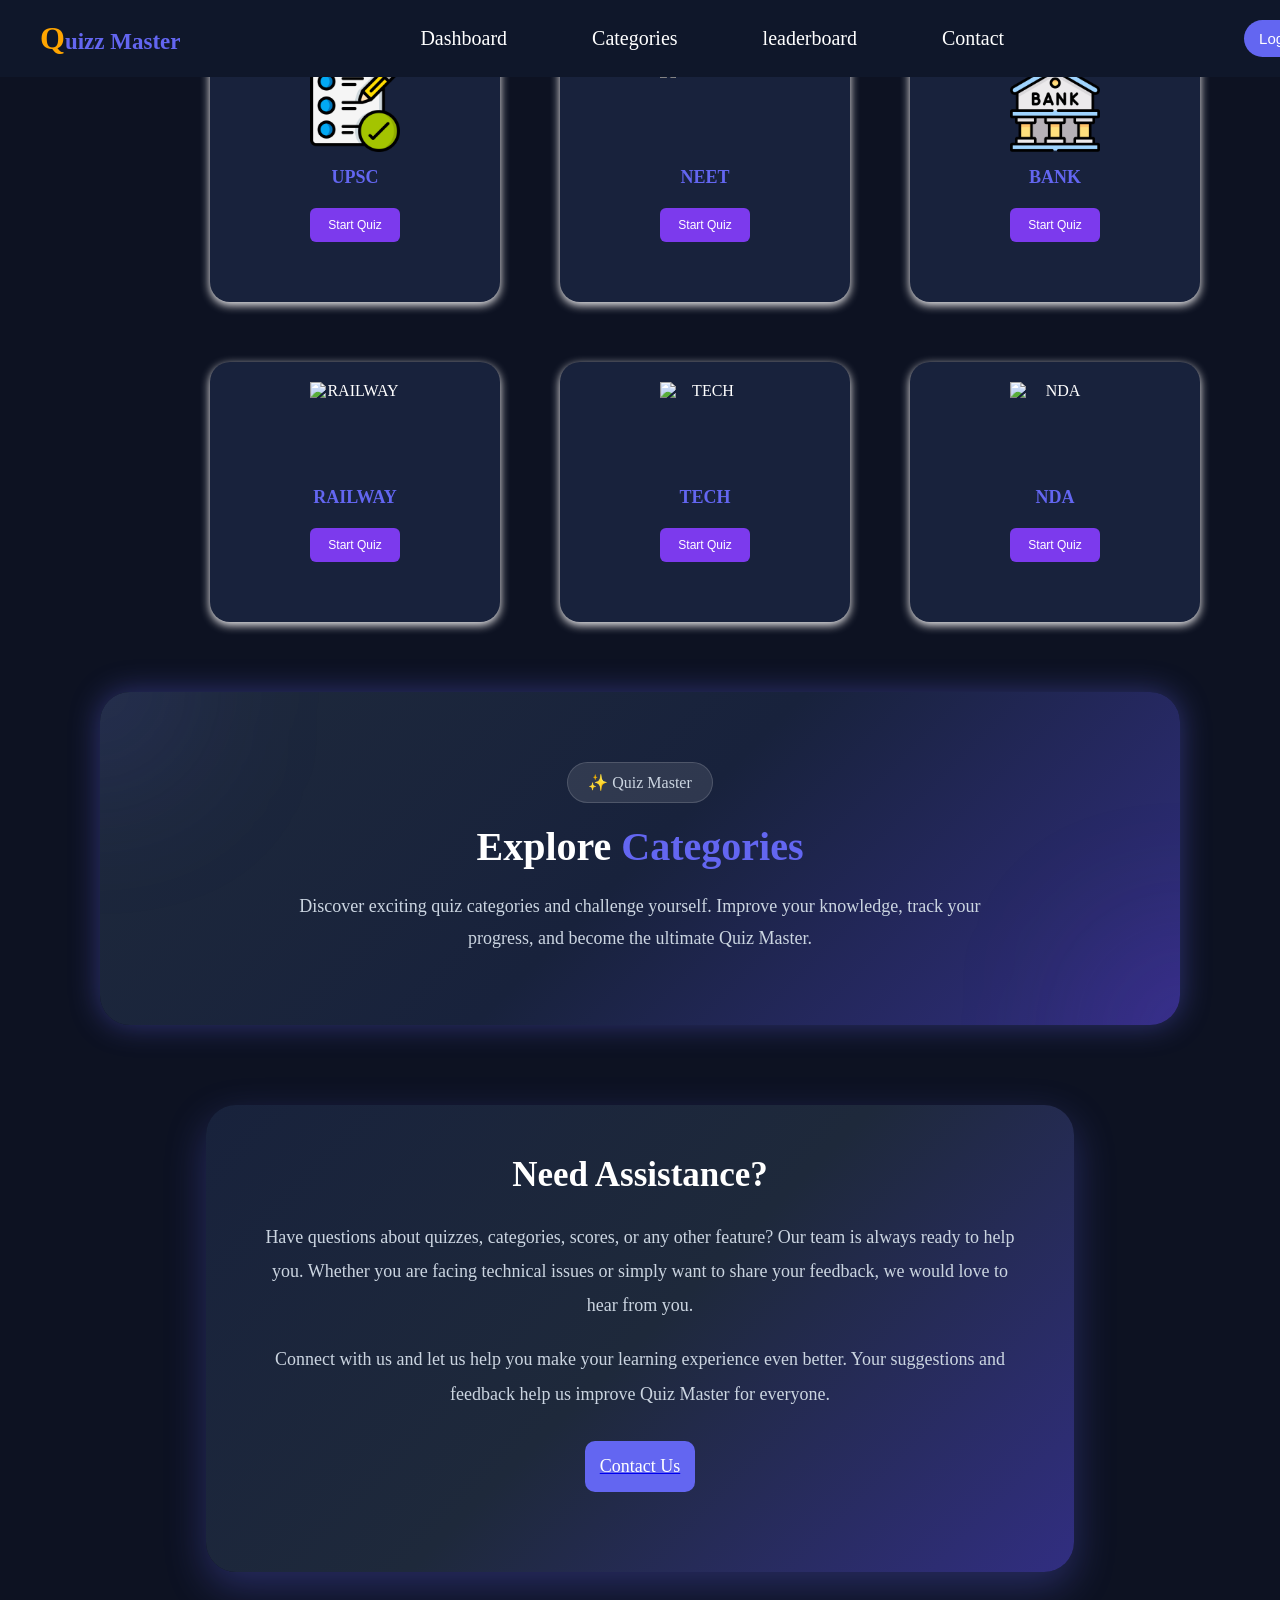
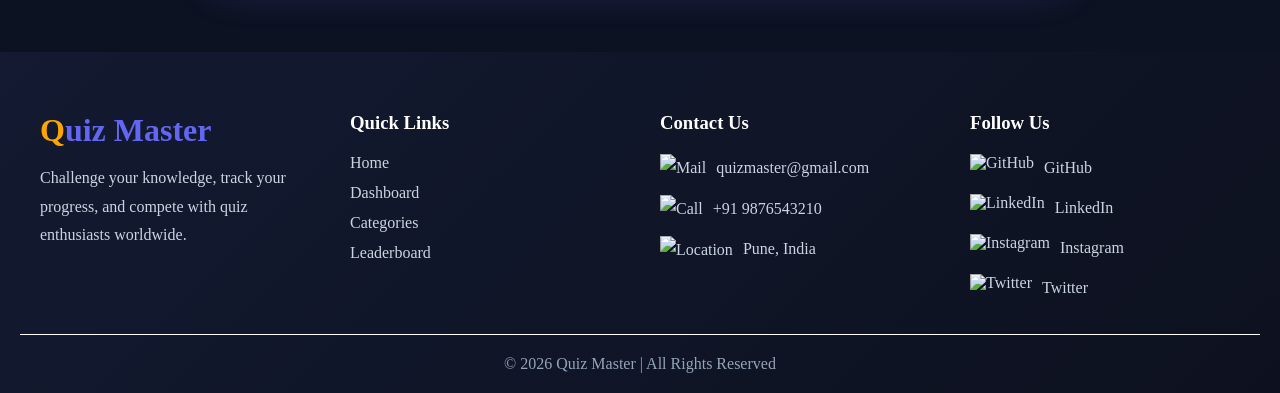
==== commit 981cd4d4: "changes css" ====
--- a/pages/categories.html
+++ b/pages/categories.html
@@ -48,6 +48,58 @@
     </header>
     <hr>
 
+    <!-- Categories -->
+    <section class="subjects">
+
+        <div class="card">
+            <img src="./../images/UPSC.png" alt="UPSC">
+            <h3>UPSC</h3>
+            <a href="./../pages/upsc-quizz.html">
+                <button type="button" class="start-btn">Start Quiz</button>
+            </a>
+        </div>
+
+        <div class="card">
+            <img src="./../images/doctor (1).png" alt="NEET">
+            <h3>NEET</h3>
+            <a href="./../pages/Neet-quizz.html">
+                <button type="button" class="start-btn">Start Quiz</button>
+            </a>
+        </div>
+
+        <div class="card">
+            <img src="./../images/bank.png" alt="BANK">
+            <h3>BANK</h3>
+            <a href="./../pages/Bank-quizz.html">
+                <button type="button" class="start-btn">Start Quiz</button>
+            </a>
+        </div>
+
+        <div class="card">
+            <img src="./../images/railway-2.png" alt="RAILWAY">
+            <h3>RAILWAY</h3>
+            <a href="./../pages/railway-quizz.html">
+                <button type="button" class="start-btn">Start Quiz</button>
+            </a>
+        </div>
+
+        <div class="card">
+            <img src="./../images/tech-2.png" alt="TECH">
+            <h3>TECH</h3>
+            <a href="./../pages/tech-quizz.html">
+                <button type="button" class="start-btn">Start Quiz</button>
+            </a>
+        </div>
+
+        <div class="card">
+            <img src="./../images/nda-2.png" alt="NDA">
+            <h3>NDA</h3>
+            <a href="./../pages/nda-quizz.html">
+                <button type="button" class="start-btn">Start Quiz</button>
+            </a>
+        </div>
+
+    </section>
 
     <!-- part above cards -->
     <section class="explore-section">
@@ -95,58 +147,6 @@
 
 </section>
 
-    <!-- Categories -->
-    <section class="subjects">
-
-        <div class="card">
-            <img src="./../images/UPSC.png" alt="UPSC">
-            <h3>UPSC</h3>
-            <a href="./../pages/upsc-quizz.html">
-                <button type="button" class="start-btn">Start Quiz</button>
-            </a>
-        </div>
-
-        <div class="card">
-            <img src="./../images/doctor (1).png" alt="NEET">
-            <h3>NEET</h3>
-            <a href="./../pages/Neet-quizz.html">
-                <button type="button" class="start-btn">Start Quiz</button>
-            </a>
-        </div>
-
-        <div class="card">
-            <img src="./../images/bank.png" alt="BANK">
-            <h3>BANK</h3>
-            <a href="./../pages/Bank-quizz.html">
-                <button type="button" class="start-btn">Start Quiz</button>
-            </a>
-        </div>
-
-        <div class="card">
-            <img src="./../images/railway-2.png" alt="RAILWAY">
-            <h3>RAILWAY</h3>
-            <a href="./../pages/railway-quizz.html">
-                <button type="button" class="start-btn">Start Quiz</button>
-            </a>
-        </div>
-
-        <div class="card">
-            <img src="./../images/tech-2.png" alt="TECH">
-            <h3>TECH</h3>
-            <a href="./../pages/tech-quizz.html">
-                <button type="button" class="start-btn">Start Quiz</button>
-            </a>
-        </div>
-
-        <div class="card">
-            <img src="./../images/nda-2.png" alt="NDA">
-            <h3>NDA</h3>
-            <a href="./../pages/nda-quizz.html">
-                <button type="button" class="start-btn">Start Quiz</button>
-            </a>
-        </div>
-
-    </section>
 
     <!-- Footer -->
     <footer class="footer">
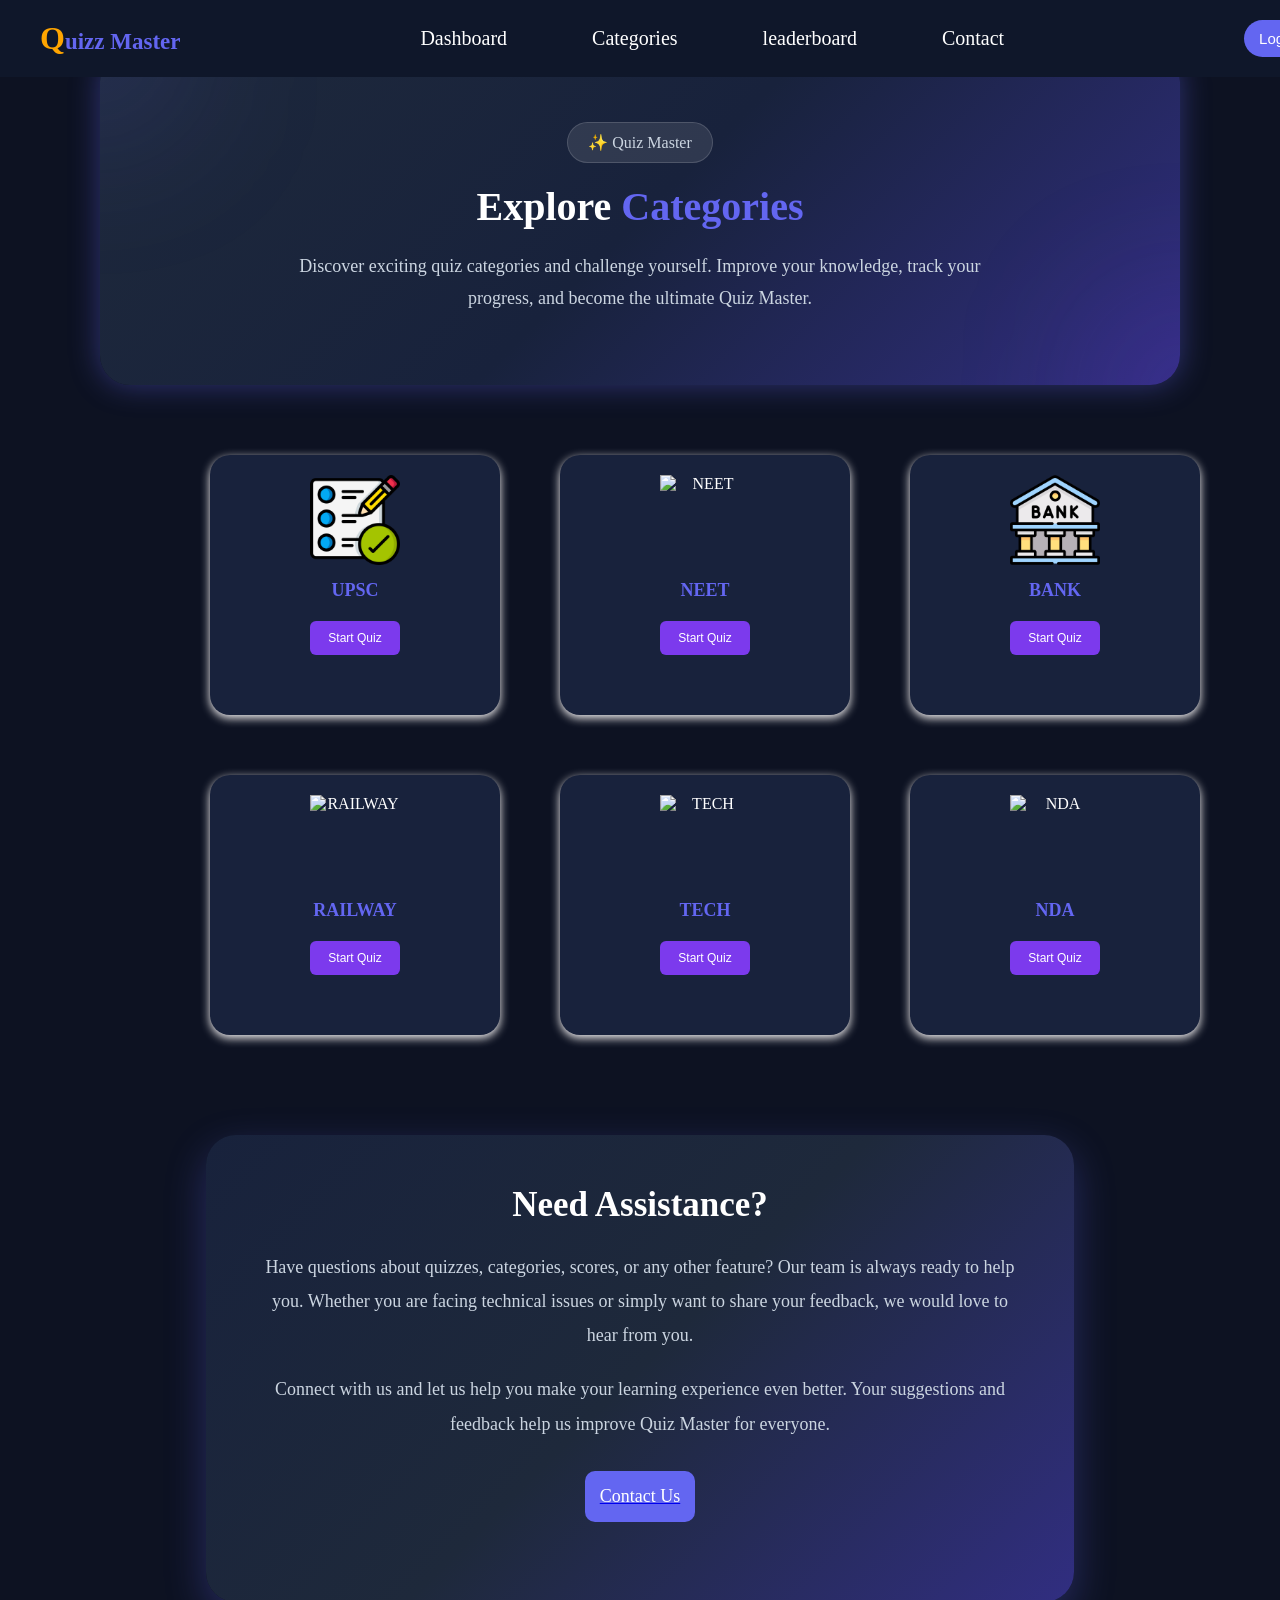
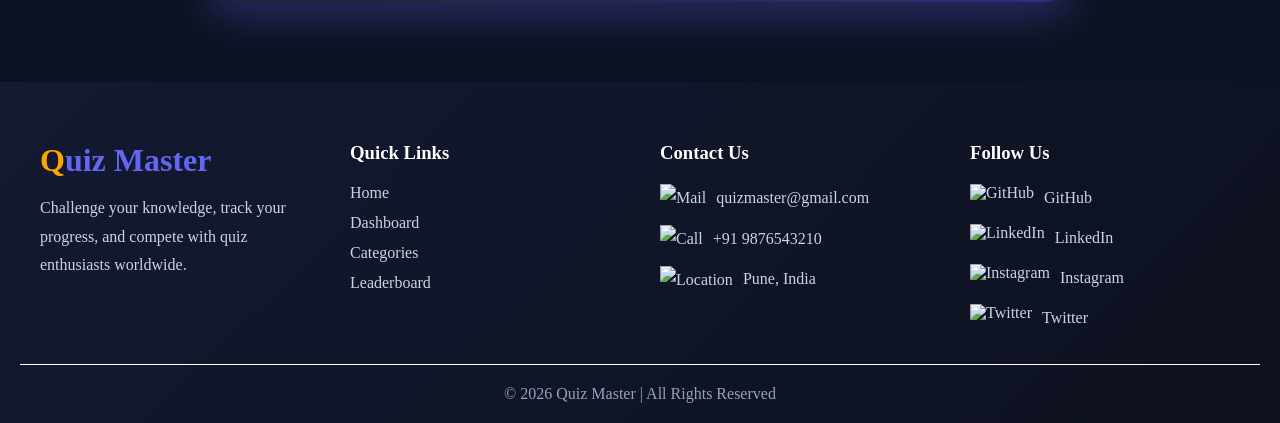
==== commit c708bc7c: "Resolve leaderboard conflict" ====
--- a/pages/categories.html
+++ b/pages/categories.html
@@ -48,57 +48,6 @@
     </header>
     <hr>
 
-    <!-- Categories -->
-    <section class="subjects">
-
-        <div class="card">
-            <img src="./../images/UPSC.png" alt="UPSC">
-            <h3>UPSC</h3>
-            <a href="./../pages/upsc-quizz.html">
-                <button type="button" class="start-btn">Start Quiz</button>
-            </a>
-        </div>
-
-        <div class="card">
-            <img src="./../images/doctor (1).png" alt="NEET">
-            <h3>NEET</h3>
-            <a href="./../pages/Neet-quizz.html">
-                <button type="button" class="start-btn">Start Quiz</button>
-            </a>
-        </div>
-
-        <div class="card">
-            <img src="./../images/bank.png" alt="BANK">
-            <h3>BANK</h3>
-            <a href="./../pages/Bank-quizz.html">
-                <button type="button" class="start-btn">Start Quiz</button>
-            </a>
-        </div>
-
-        <div class="card">
-            <img src="./../images/railway-2.png" alt="RAILWAY">
-            <h3>RAILWAY</h3>
-            <a href="./../pages/railway-quizz.html">
-                <button type="button" class="start-btn">Start Quiz</button>
-            </a>
-        </div>
-
-        <div class="card">
-            <img src="./../images/tech-2.png" alt="TECH">
-            <h3>TECH</h3>
-            <a href="./../pages/tech-quizz.html">
-                <button type="button" class="start-btn">Start Quiz</button>
-            </a>
-        </div>
-
-        <div class="card">
-            <img src="./../images/nda-2.png" alt="NDA">
-            <h3>NDA</h3>
-            <a href="./../pages/nda-quizz.html">
-                <button type="button" class="start-btn">Start Quiz</button>
-            </a>
-        </div>
-
     </section>
 
     <!-- part above cards -->
@@ -121,6 +70,60 @@
 
 </section>
 
+    <!-- Categories -->
+    <section class="subjects">
+
+        <div class="card">
+            <img src="./../images/UPSC.png" alt="UPSC">
+            <h3>UPSC</h3>
+            <a href="./../pages/upsc-quizz.html">
+                <button type="button" class="start-btn">Start Quiz</button>
+            </a>
+        </div>
+
+        <div class="card">
+            <img src="./../images/doctor (1).png" alt="NEET">
+            <h3>NEET</h3>
+            <a href="./../pages/Neet-quizz.html">
+                <button type="button" class="start-btn">Start Quiz</button>
+            </a>
+        </div>
+
+        <div class="card">
+            <img src="./../images/bank.png" alt="BANK">
+            <h3>BANK</h3>
+            <a href="./../pages/Bank-quizz.html">
+                <button type="button" class="start-btn">Start Quiz</button>
+            </a>
+        </div>
+
+        <div class="card">
+            <img src="./../images/railway-2.png" alt="RAILWAY">
+            <h3>RAILWAY</h3>
+            <a href="./../pages/railway-quizz.html">
+                <button type="button" class="start-btn">Start Quiz</button>
+            </a>
+        </div>
+
+        <div class="card">
+            <img src="./../images/tech-2.png" alt="TECH">
+            <h3>TECH</h3>
+            <a href="./../pages/tech-quizz.html">
+                <button type="button" class="start-btn">Start Quiz</button>
+            </a>
+        </div>
+
+        <div class="card">
+            <img src="./../images/nda-2.png" alt="NDA">
+            <h3>NDA</h3>
+            <a href="./../pages/nda-quizz.html">
+                <button type="button" class="start-btn">Start Quiz</button>
+            </a>
+        </div>
+
+    </section>
+
+
 <!-- part below cards -->
 <section class="contact-section">
 
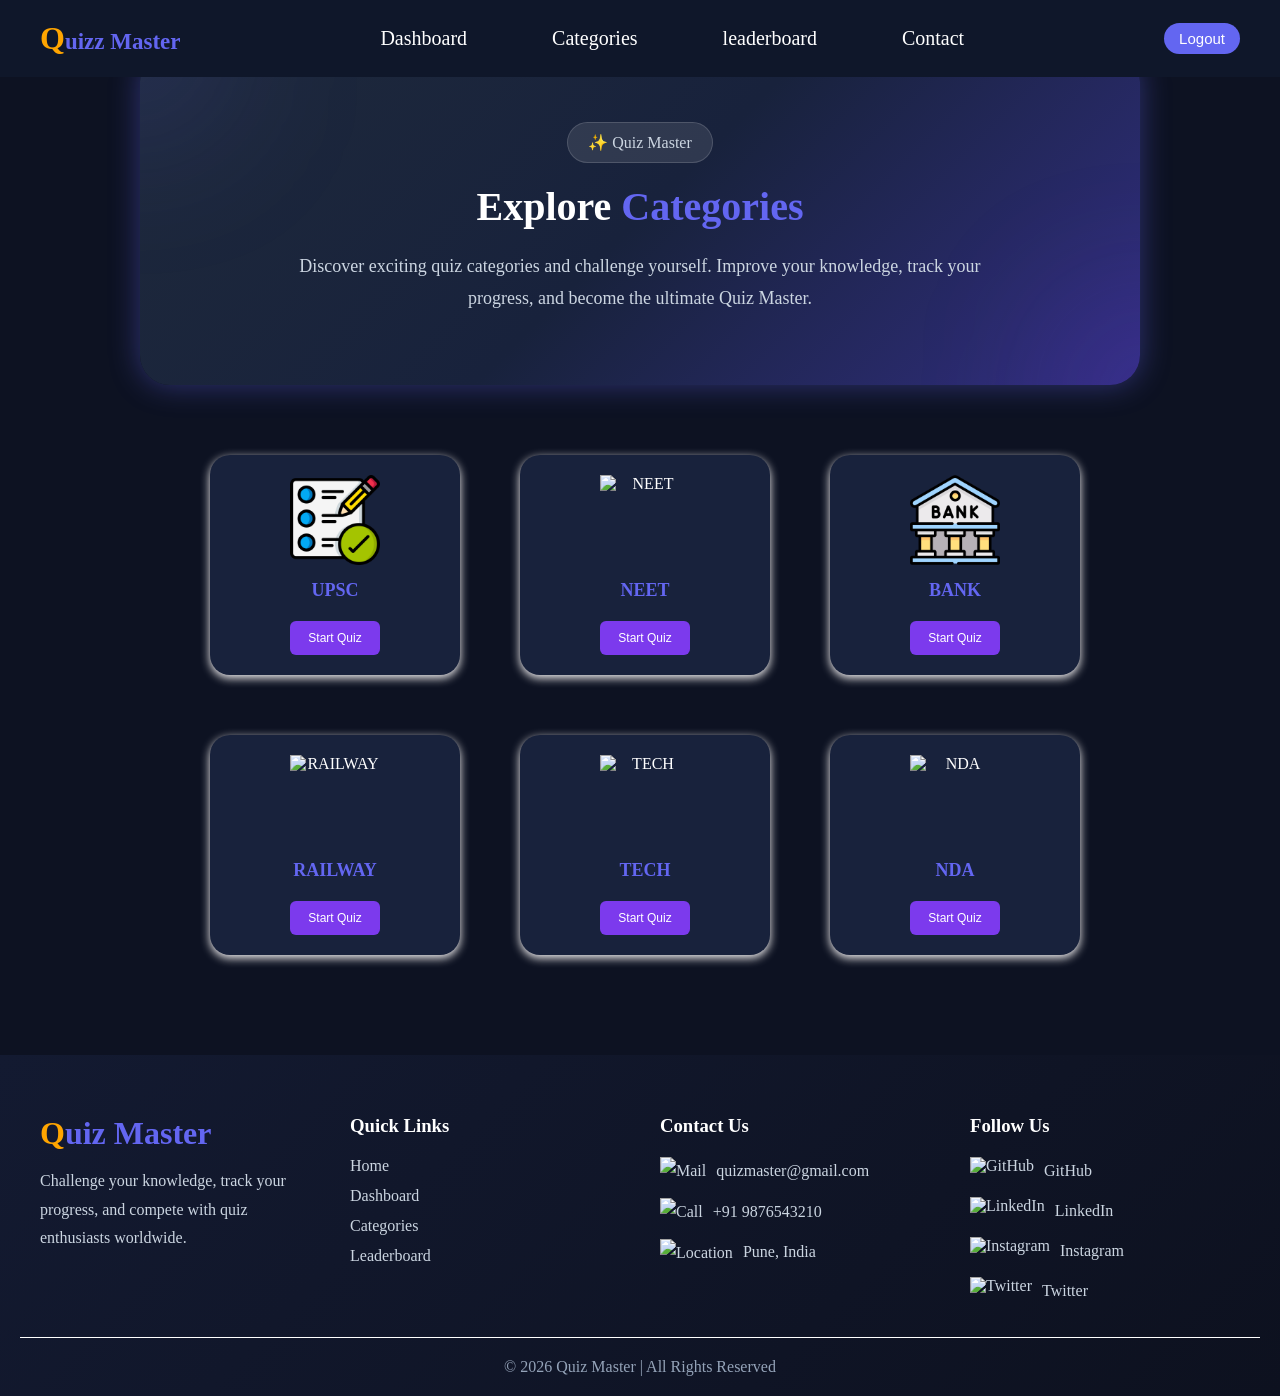
==== commit 72d27c93: "add css" ====
--- a/pages/categories.html
+++ b/pages/categories.html
@@ -28,9 +28,9 @@
                 <a href="../pages/leaderboard.html" id="leaderboard-link">leaderboard</a>
                 <a href="../pages/contact-us.html">Contact</a>
             </div>
-            <button type="button" class="login-btn" id="logout-btn">
-                Logout
-            </button>
+            <div class="login-button-contaner">
+                <button type="button" class="login-btn" id="logout-btn">Logout</button>
+            </div>
         </div>
 
         <!-- logout script -->
@@ -47,6 +47,8 @@
 
     </header>
     <hr>
+    
+    
 
     </section>
 
@@ -123,34 +125,6 @@
 
     </section>
 
-
-<!-- part below cards -->
-<section class="contact-section">
-
-    <div class="contact-content">
-
-        <h2>Need Assistance?</h2>
-
-        <p>
-            Have questions about quizzes, categories, scores, or any other feature?
-            Our team is always ready to help you. Whether you are facing technical
-            issues or simply want to share your feedback, we would love to hear from you.
-        </p>
-
-        <p>
-            Connect with us and let us help you make your learning experience even
-            better. Your suggestions and feedback help us improve Quiz Master for everyone.
-        </p>
-
-        <a href="./contact-us.html">
-            <button class="contact-btn">Contact Us</button>
-        </a>
-
-    </div>
-
-</section>
-
-
     <!-- Footer -->
     <footer class="footer">
 
--- a/css/navbaar.css
+++ b/css/navbaar.css
@@ -3,15 +3,20 @@
     justify-content: space-between;
     background-color: #0F172A;
     padding: 20px 40px;
+    width: 100%;
     position: fixed;
-    width: 100%;
+    top: 0;
+    left: 0;
     z-index: 1000;
-   
+
+
 }
 
 * {
     margin: 0;
     padding: 0;
+    box-sizing: border-box;
+
 
 }
 
@@ -34,17 +39,19 @@
     font-weight: 500;
     color: #F8FAFC;
 }
-.nav-links a{
+
+.nav-links a {
     text-decoration: none;
     color: white;
-     transition: transform 0.2s ease; 
-}
-.nav-links a:hover{
+    transition: transform 0.2s ease;
+}
+
+.nav-links a:hover {
     text-decoration: underline orange;
-   
-    transform: translateY(-3px); 
+
+    transform: translateY(-3px);
     color: orange;
-    
+
 
 }
 
@@ -52,7 +59,7 @@
     display: flex;
     align-items: center;
     gap: 30px;
-    margin-right: 70px;
+    
 
 
 }
@@ -66,9 +73,11 @@
     border-radius: 20px;
     cursor: pointer;
 }
-.login-btn:hover{
+
+.login-btn:hover {
     border: 2px solid orange;
 }
+
 .singup-btn {
 
     background-color: #6366F1;
@@ -96,45 +105,18 @@
     display: none;
 }
 
-/*@media (max-width:768px) {
-
-    .menu-btn {
-        display: block;
-    }
-
-    .nav-links {
-        display: none;
-    }
-
-    .login-button-contaner {
-        display: none;
-    }
-
-    .mobile-menu.active {
-        display: flex;
-        flex-direction: column;
-        align-items: start;
-
-        gap: 15px;
-        color: white;
-    }
-
-
-}*/
-
-
-
-.menu-toggle{
+.menu-toggle {
     display: none;
 }
 
 /* Hide hamburger on desktop */
-.humburger{
-    display: none;
-}
-@media screen and (max-width:768px){
-
-    .main-box-navbar{
+.humburger {
+    display: none;
+}
+
+@media screen and (max-width:768px) {
+
+    .main-box-navbar {
         display: flex;
         flex-wrap: wrap;
         align-items: center;
@@ -143,19 +125,19 @@
     }
 
     /* Show hamburger icon */
-    .humburger{
+    .humburger {
         display: block;
         cursor: pointer;
     }
 
-    .humburger img{
+    .humburger img {
         width: 30px;
         height: 30px;
     }
 
     /* Hide menu and login button initially */
     .nav-links,
-    .login-button-contaner{
+    .login-button-contaner {
         display: none;
         width: 100%;
         text-align: center;
@@ -163,34 +145,41 @@
     }
 
     /* Show menu when checkbox is checked */
-    .menu-toggle:checked ~ .nav-links{
+    .menu-toggle:checked~.nav-links {
         display: flex;
         flex-direction: column;
+
         gap: 15px;
     }
 
-    .menu-toggle:checked ~ .login-button-contaner{
+    .menu-toggle:checked~.login-button-contaner {
         display: flex;
         justify-content: center;
         margin-top: 15px;
     }
 
-    .nav-links a{
+    .nav-links a {
         display: block;
         font-size: 16px;
     }
+    .nav-links:hover,.nav-links:active{
+        color: orange;
+        text-decoration: underline;
+    }
+    
 }
 
 
 
 .modal {
-    display:none;
+    display: none;
     position: fixed;
     top: 0;
     left: 0;
     width: 100%;
     height: 100%;
     background-color: rgba(0, 0, 0, 0.7);
+    z-index: 2000;
 
 
 }
@@ -209,7 +198,7 @@
     box-shadow: 0px 0px 10px 3px #cabfbf;
     justify-content: space-around;
     align-items: center;
-    
+
 
 
 }
@@ -221,7 +210,7 @@
     border-radius: 8px;
     margin-bottom: 5px;
     height: 100%;
-box-sizing: border-box;
+    box-sizing: border-box;
     font-size: 14px;
 }
 
@@ -229,16 +218,16 @@
     width: 100%;
     padding: 12px;
     margin-top: 15px;
-    
+
     background-color: #007bff;
     color: white;
     cursor: pointer;
     text-align: center;
-    
+
     margin-bottom: 15px;
     height: 100%;
-  
-     border: none;
+
+    border: none;
     border-radius: 6px;
     font-weight: bold;
     cursor: pointer;
@@ -249,16 +238,17 @@
 
 .modal-ctn h2 {
     margin-bottom: 28px;
-   
+
     margin-left: 10px;
     text-align: center;
-     font-family: sans-serif;
-     font-size: 24px;
+    font-family: sans-serif;
+    font-size: 24px;
     font-family: sans-serif;
     color: #333;
 }
-.form-img{
-     width: 50%;
+
+.form-img {
+    width: 50%;
     max-width: 100%;
     height: auto;
 }
@@ -282,20 +272,22 @@
 }
 
 
-.signup-modal{
-
-    display:none;
+.signup-modal {
+
+    display: none;
     position: fixed;
     top: 0;
     left: 0;
     width: 100%;
     height: 100%;
     background-color: rgba(0, 0, 0, 0.7);
-
-}
-.modal-content{
-
-     width: 700px;
+    z-index: 2000;
+
+}
+
+.modal-content {
+
+    width: 700px;
     height: 450px;
     background-color: white;
     padding: 25px;
@@ -304,21 +296,23 @@
     top: 50%;
     left: 50%;
     transform: translate(-50%, -50%);
-   display: flex;
-   justify-content:space-between ;
- align-items: center;
+    display: flex;
+    justify-content: space-between;
+    align-items: center;
     box-shadow: 0px 0px 10px 3px #cabfbf;
     gap: 20px;
-    
-
-}
-#signupForm{
+
+
+}
+
+#signupForm {
     display: flex;
     flex-direction: column;
     gap: 15px;
     max-width: 280px;
 }
-#signupForm input{
+
+#signupForm input {
 
     width: 100%;
     padding: 10px 12px;
@@ -331,12 +325,14 @@
     text-align: start;
 
 }
-#signupForm input:focus{
+
+#signupForm input:focus {
 
     border-color: #007bff;
 
 }
-#signupForm button{
+
+#signupForm button {
     padding: 12px;
     background-color: #007bff;
     color: white;
@@ -347,10 +343,11 @@
     transition: background 0.3 ese;
 }
 
-#signupForm button:hover{
+#signupForm button:hover {
     background-color: #0056b3;
 }
-.form-wrapper{
+
+.form-wrapper {
     display: flex;
     flex-direction: column;
     gap: 15px;
@@ -358,15 +355,105 @@
     align-items: center;
 }
 
-.form-wrapper h2{
-    
+.form-wrapper h2 {
+
     font-size: 24px;
     font-family: sans-serif;
     color: #333;
-    
-}
-.signup-img{
+
+}
+
+.signup-img {
     width: 50%;
     max-width: 100%;
     height: auto;
+}
+
+@media (max-width:768px) {
+
+    /*login responsive*/
+
+    .modal-ctn {
+        width: 90%;
+        height: auto;
+        flex-direction: column;
+        padding: 20px;
+        gap: 20px;
+    }
+
+    .form-img {
+        width: 100%;
+        text-align: center;
+    }
+
+    .form-img img {
+        width: 200px;
+        height: auto;
+    }
+
+    #login-form {
+        width: 100%;
+    }
+
+    .modal-ctn h2 {
+        margin-bottom: 15px;
+    }
+
+    .modal-ctn input {
+        padding: 10px;
+    }
+
+    .modal-ctn button {
+        padding: 10px;
+    }
+
+
+    /*signup rresponsive*/
+
+
+
+    .modal-content {
+        width: 90%;
+        height: auto;
+        flex-direction: column;
+        padding: 20px;
+        gap: 20px;
+        max-height: 90vh;
+        overflow-y: auto;
+    }
+
+    .signup-img {
+        width: 100%;
+        text-align: center;
+    }
+
+    .signup-img img {
+        width: 220px;
+        height: auto;
+    }
+
+    .form-wrapper {
+        width: 100%;
+    }
+
+    #signupForm {
+        width: 100%;
+        max-width: 100%;
+    }
+
+    #signupForm input {
+        width: 100%;
+    }
+
+    #signupForm button {
+        width: 100%;
+    }
+
+    .form-wrapper h2 {
+        font-size: 22px;
+    }
+
+
+
+
 }
--- a/css/footer.css
+++ b/css/footer.css
@@ -1,4 +1,4 @@
-.footer{
+.footer {
     /*background: #0f172a;*/
     background: linear-gradient(135deg, #131a31 0%, #0d111f 100%);
     color: white;
@@ -7,47 +7,52 @@
     padding-bottom: 20PX;
 }
 
-.footer-container{
+.footer-container {
     width: 100%;
     max-width: 1200px;
     margin: 0 auto;
 
     display: grid;
-    grid-template-columns: repeat(4, 2fr);
-    
+    grid-template-columns: repeat(auto-fit, minmax(220px, 1fr));
+
+
     column-gap: 40px;
 }
-.footer-box{
+
+.footer-box {
     flex: 1;
     min-width: 220px;
 }
 
-.footer-logo{
+.footer-logo {
     color: #6366f1;
     margin-bottom: 15px;
-    font-size: 2rem; 
+    font-size: 2rem;
 }
-.footer-logo::first-letter{
+
+.footer-logo::first-letter {
     color: orange;
     font-size: 1em;
 }
 
-.footer-box p{
+.footer-box p {
     color: #cbd5e1;
     line-height: 1.8;
 }
 
-.footer-box h3{
+.footer-box h3 {
     margin-bottom: 20px;
     color: #ffffff;
 }
-.footer-box h3:hover{
+
+.footer-box h3:hover {
     text-decoration: underline;
     color: orange;
     transition: 1.2 ease-in-out;
-    
+
 }
-.footer-box a{
+
+.footer-box a {
     display: flex;
     align-items: center;
     gap: 10px;
@@ -55,21 +60,56 @@
     text-decoration: none;
     margin-bottom: 12px;
     transition: 0.3s;
-   
+
 }
 
-.footer-box a:hover{
+.footer-box a:hover {
     color: #6366f1;
     transform: translateX(5px);
 }
 
-.footer-bottom{
+.footer-bottom {
     border-top: 1px solid white;
     margin-top: 20px;
     padding-top: 20px;
     text-align: center;
 }
 
-.footer-bottom p{
+.footer-bottom p {
     color: #94a3b8;
+}
+
+@media (max-width:768px) {
+
+    .footer {
+        padding: 40px 20px 20px;
+    }
+
+    .footer-container {
+        grid-template-columns: 1fr;
+        text-align: center;
+        row-gap: 30px;
+    }
+
+    .footer-box {
+        min-width: 100%;
+    }
+
+    .footer-logo {
+        font-size: 1.8rem;
+    }
+
+    .footer-box a {
+        justify-content: center;
+    }
+
+    .footer-box h3 {
+        margin-bottom: 15px;
+    }
+
+    .footer-box p {
+        font-size: 0.95rem;
+        line-height: 1.6;
+    }
+
 }
